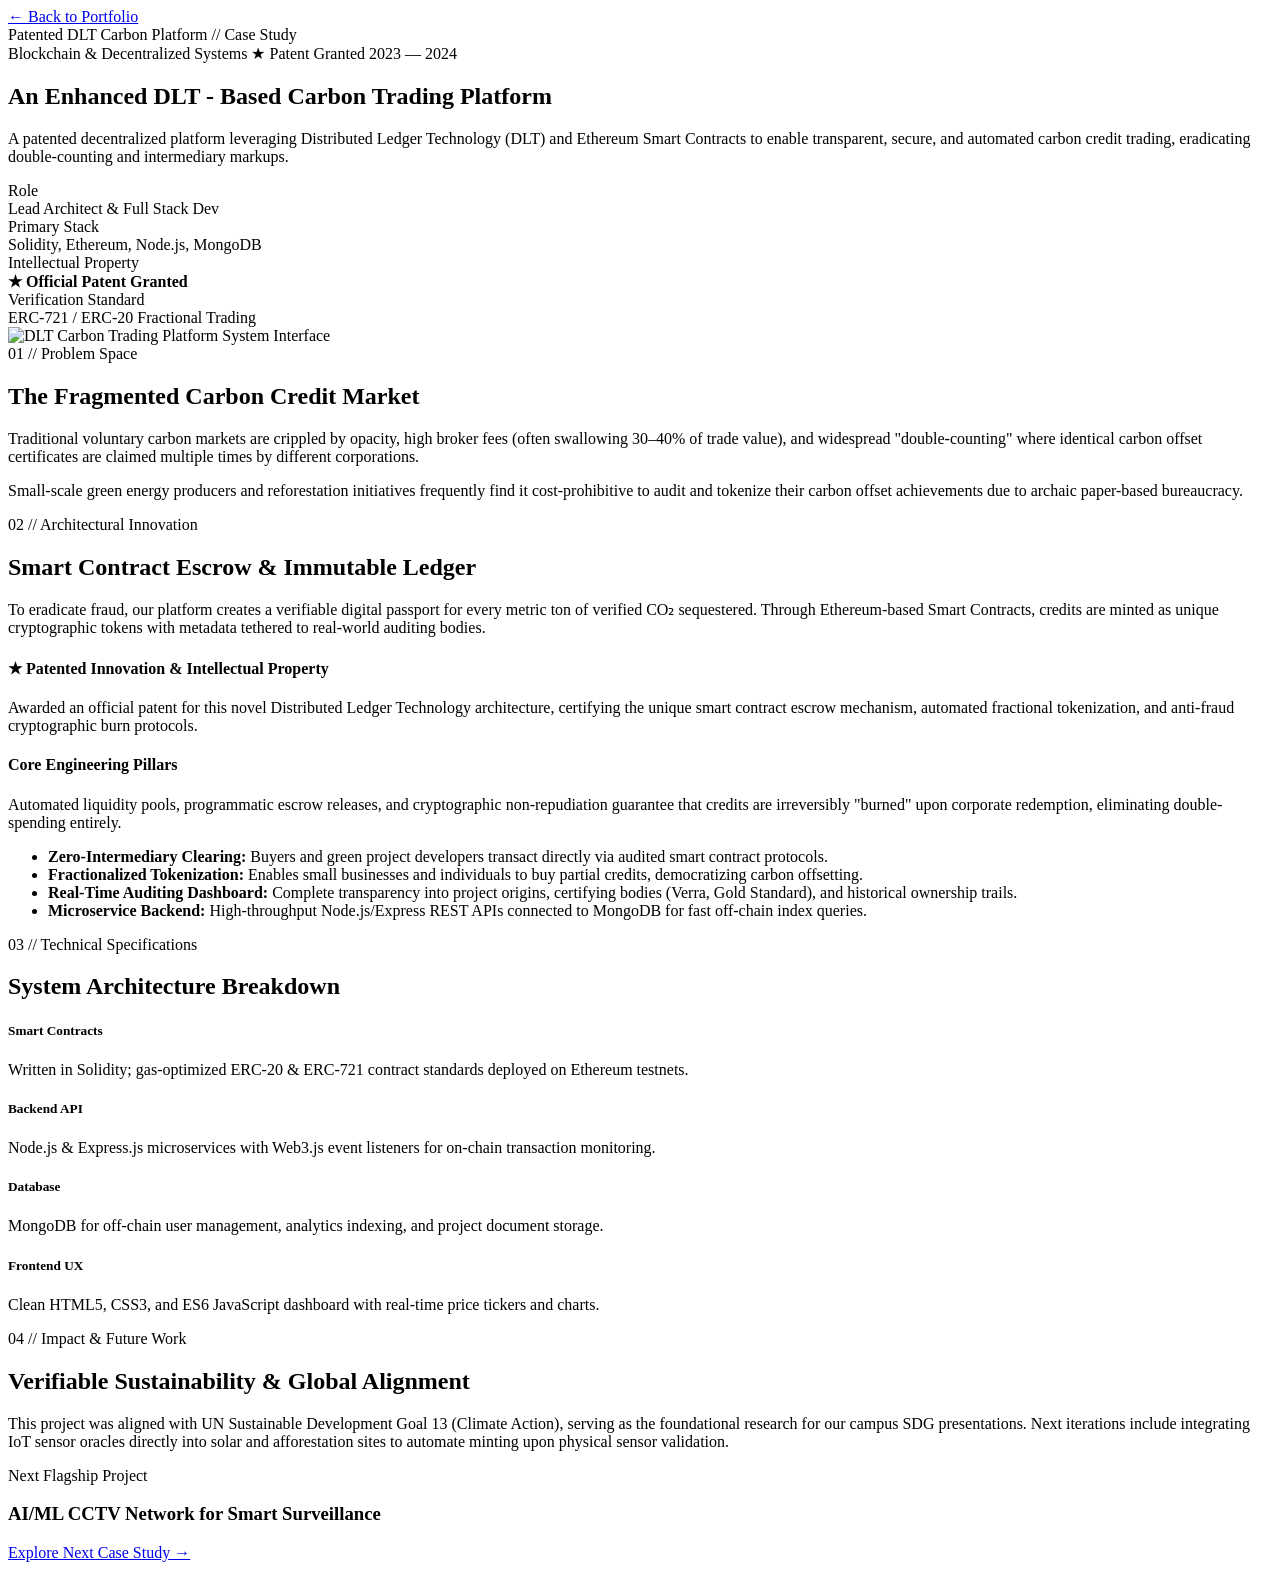
==== carbon-trading.html @ ace30c38 "Add files via upload" ====
<!DOCTYPE html>
<html lang="en">
<head>
  <meta charset="UTF-8">
  <meta name="viewport" content="width=device-width, initial-scale=1.0">
  <title>Patented DLT Carbon Trading Platform — Harshitha Suresh Case Study</title>
  <meta name="description" content="Patented Decentralized Carbon Credit Trading Platform built with Ethereum, Solidity, Node.js, and MongoDB by T S Harshitha.">
  <link rel="icon" type="image/svg+xml" href="../assets/favicon.svg">
  <link rel="stylesheet" href="../css/project.css">
</head>
<body>

  <!-- Case Study Nav -->
  <header class="case-study-nav">
    <a href="../index.html#projects" class="btn-back-portfolio">
      ← Back to Portfolio
    </a>
    <div class="case-study-nav-title">
      Patented DLT Carbon Platform // Case Study
    </div>
  </header>

  <!-- Hero Section -->
  <main>
    <section class="case-study-hero">
      <div class="case-badge-row">
        <span class="case-tag">Blockchain & Decentralized Systems</span>
        <span class="case-tag patent-tag">★ Patent Granted</span>
        <span class="case-year">2023 — 2024</span>
      </div>

      <h1 class="case-hero-title">
        An Enhanced DLT - Based <span>Carbon Trading</span> Platform
      </h1>

      <p class="case-hero-lead">
        A patented decentralized platform leveraging Distributed Ledger Technology (DLT) and Ethereum Smart Contracts to enable transparent, secure, and automated carbon credit trading, eradicating double-counting and intermediary markups.
      </p>

      <!-- Metadata Bar -->
      <div class="case-metadata-grid">
        <div>
          <div class="meta-field-label">Role</div>
          <div class="meta-field-val">Lead Architect & Full Stack Dev</div>
        </div>
        <div>
          <div class="meta-field-label">Primary Stack</div>
          <div class="meta-field-val">Solidity, Ethereum, Node.js, MongoDB</div>
        </div>
        <div>
          <div class="meta-field-label">Intellectual Property</div>
          <div class="meta-field-val" style="color: var(--color-burgundy); font-weight: 700;">★ Official Patent Granted</div>
        </div>
        <div>
          <div class="meta-field-label">Verification Standard</div>
          <div class="meta-field-val">ERC-721 / ERC-20 Fractional Trading</div>
        </div>
      </div>
    </section>

    <!-- Visual Showcase -->
    <div class="case-showcase-visual">
      <div class="visual-frame">
        <img src="../assets/images/carbon-trading.jpg" alt="DLT Carbon Trading Platform System Interface">
      </div>
    </div>

    <!-- Case Study Body -->
    <article class="case-content-body">
      <!-- Section 1 -->
      <div class="case-section-block">
        <div class="case-block-label">01 // Problem Space</div>
        <h2>The Fragmented Carbon Credit Market</h2>
        <p>
          Traditional voluntary carbon markets are crippled by opacity, high broker fees (often swallowing 30–40% of trade value), and widespread "double-counting" where identical carbon offset certificates are claimed multiple times by different corporations.
        </p>
        <p>
          Small-scale green energy producers and reforestation initiatives frequently find it cost-prohibitive to audit and tokenize their carbon offset achievements due to archaic paper-based bureaucracy.
        </p>
      </div>

      <!-- Section 2 -->
      <div class="case-section-block">
        <div class="case-block-label">02 // Architectural Innovation</div>
        <h2>Smart Contract Escrow & Immutable Ledger</h2>
        <p>
          To eradicate fraud, our platform creates a verifiable digital passport for every metric ton of verified CO₂ sequestered. Through Ethereum-based Smart Contracts, credits are minted as unique cryptographic tokens with metadata tethered to real-world auditing bodies.
        </p>

        <div class="case-highlight-box patent-highlight-box">
          <h4>★ Patented Innovation & Intellectual Property</h4>
          <p>
            Awarded an official patent for this novel Distributed Ledger Technology architecture, certifying the unique smart contract escrow mechanism, automated fractional tokenization, and anti-fraud cryptographic burn protocols.
          </p>
        </div>

        <div class="case-highlight-box">
          <h4>Core Engineering Pillars</h4>
          <p>
            Automated liquidity pools, programmatic escrow releases, and cryptographic non-repudiation guarantee that credits are irreversibly "burned" upon corporate redemption, eliminating double-spending entirely.
          </p>
        </div>

        <ul class="case-feature-list">
          <li><strong>Zero-Intermediary Clearing:</strong> Buyers and green project developers transact directly via audited smart contract protocols.</li>
          <li><strong>Fractionalized Tokenization:</strong> Enables small businesses and individuals to buy partial credits, democratizing carbon offsetting.</li>
          <li><strong>Real-Time Auditing Dashboard:</strong> Complete transparency into project origins, certifying bodies (Verra, Gold Standard), and historical ownership trails.</li>
          <li><strong>Microservice Backend:</strong> High-throughput Node.js/Express REST APIs connected to MongoDB for fast off-chain index queries.</li>
        </ul>
      </div>

      <!-- Section 3 -->
      <div class="case-section-block">
        <div class="case-block-label">03 // Technical Specifications</div>
        <h2>System Architecture Breakdown</h2>

        <div class="tech-spec-grid">
          <div class="tech-spec-card">
            <h5>Smart Contracts</h5>
            <p>Written in Solidity; gas-optimized ERC-20 & ERC-721 contract standards deployed on Ethereum testnets.</p>
          </div>
          <div class="tech-spec-card">
            <h5>Backend API</h5>
            <p>Node.js & Express.js microservices with Web3.js event listeners for on-chain transaction monitoring.</p>
          </div>
          <div class="tech-spec-card">
            <h5>Database</h5>
            <p>MongoDB for off-chain user management, analytics indexing, and project document storage.</p>
          </div>
          <div class="tech-spec-card">
            <h5>Frontend UX</h5>
            <p>Clean HTML5, CSS3, and ES6 JavaScript dashboard with real-time price tickers and charts.</p>
          </div>
        </div>
      </div>

      <!-- Section 4 -->
      <div class="case-section-block">
        <div class="case-block-label">04 // Impact & Future Work</div>
        <h2>Verifiable Sustainability & Global Alignment</h2>
        <p>
          This project was aligned with UN Sustainable Development Goal 13 (Climate Action), serving as the foundational research for our campus SDG presentations. Next iterations include integrating IoT sensor oracles directly into solar and afforestation sites to automate minting upon physical sensor validation.
        </p>
      </div>
    </article>
  </main>

  <!-- Next Case Study Footer -->
  <footer class="case-next-footer">
    <div class="next-label">Next Flagship Project</div>
    <h3>AI/ML CCTV Network for Smart Surveillance</h3>
    <a href="smart-surveillance.html" class="btn-case-next">
      Explore Next Case Study →
    </a>
  </footer>

</body>
</html>
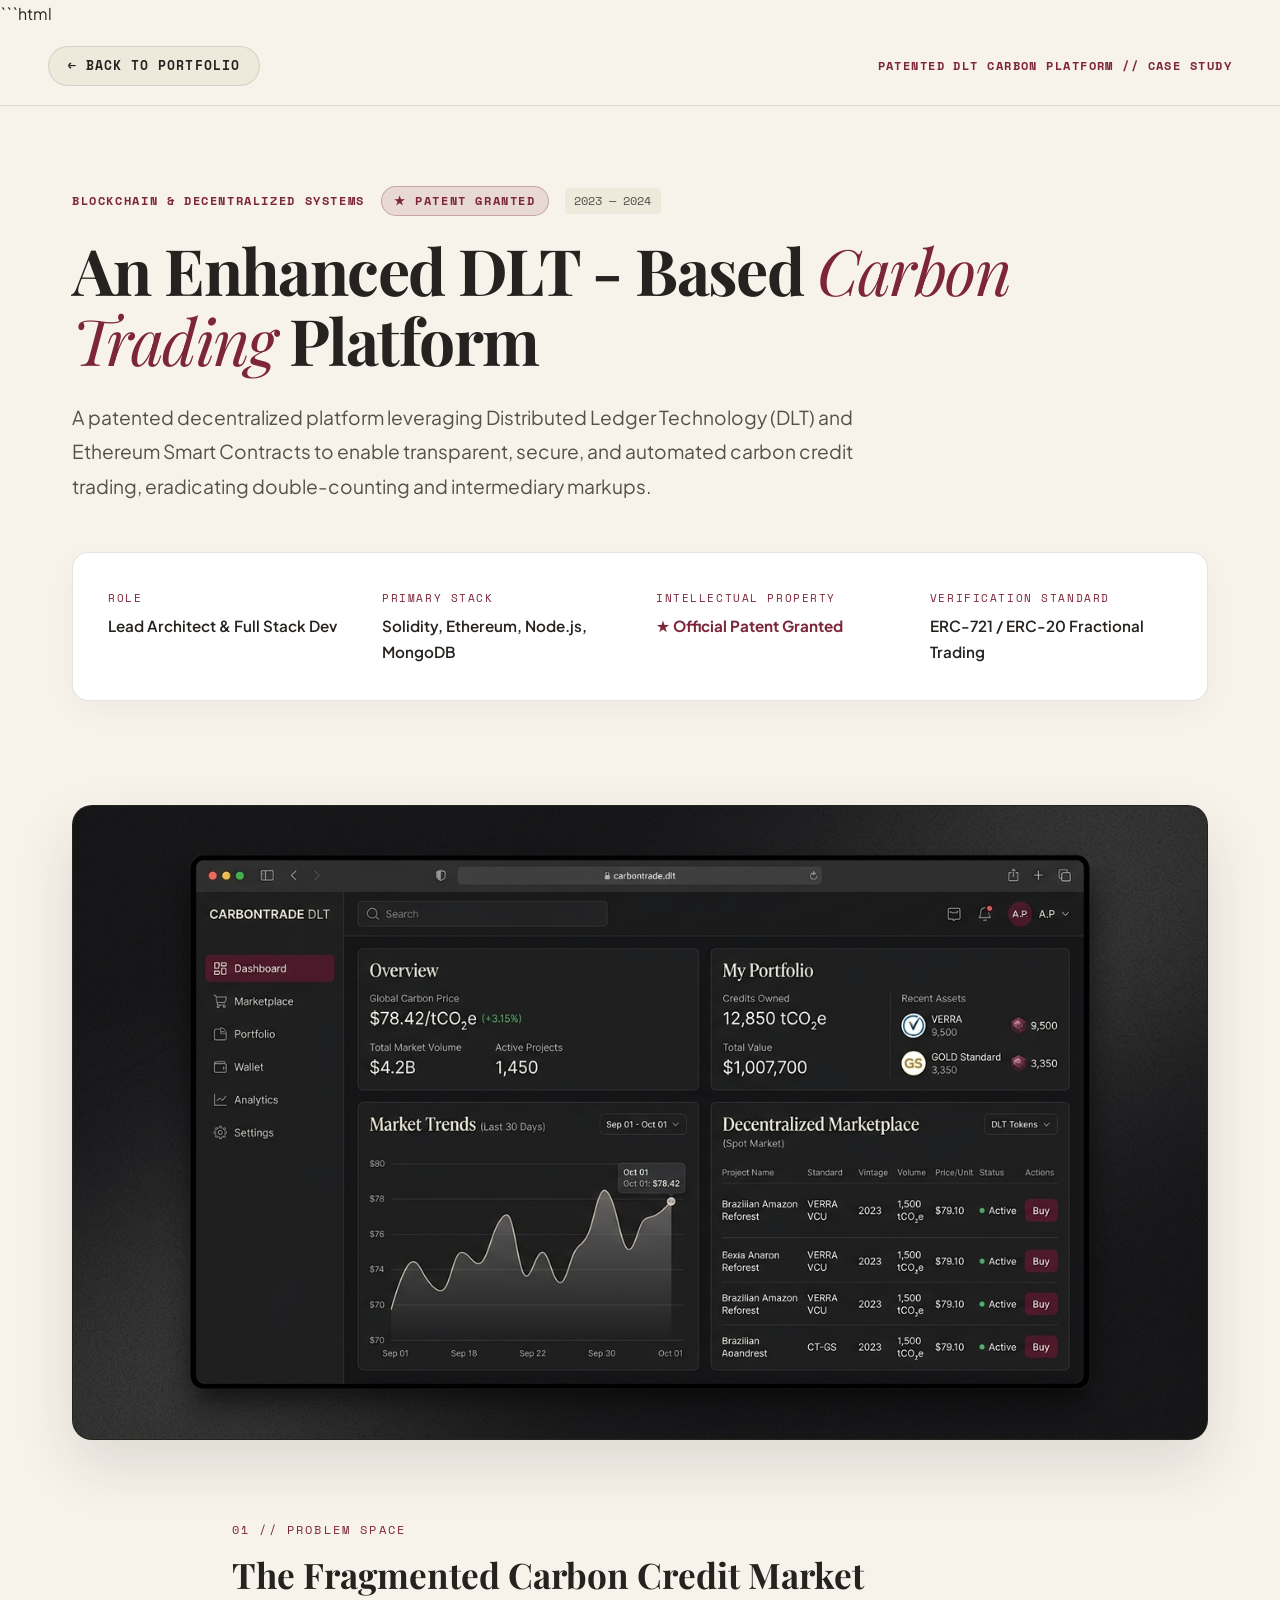
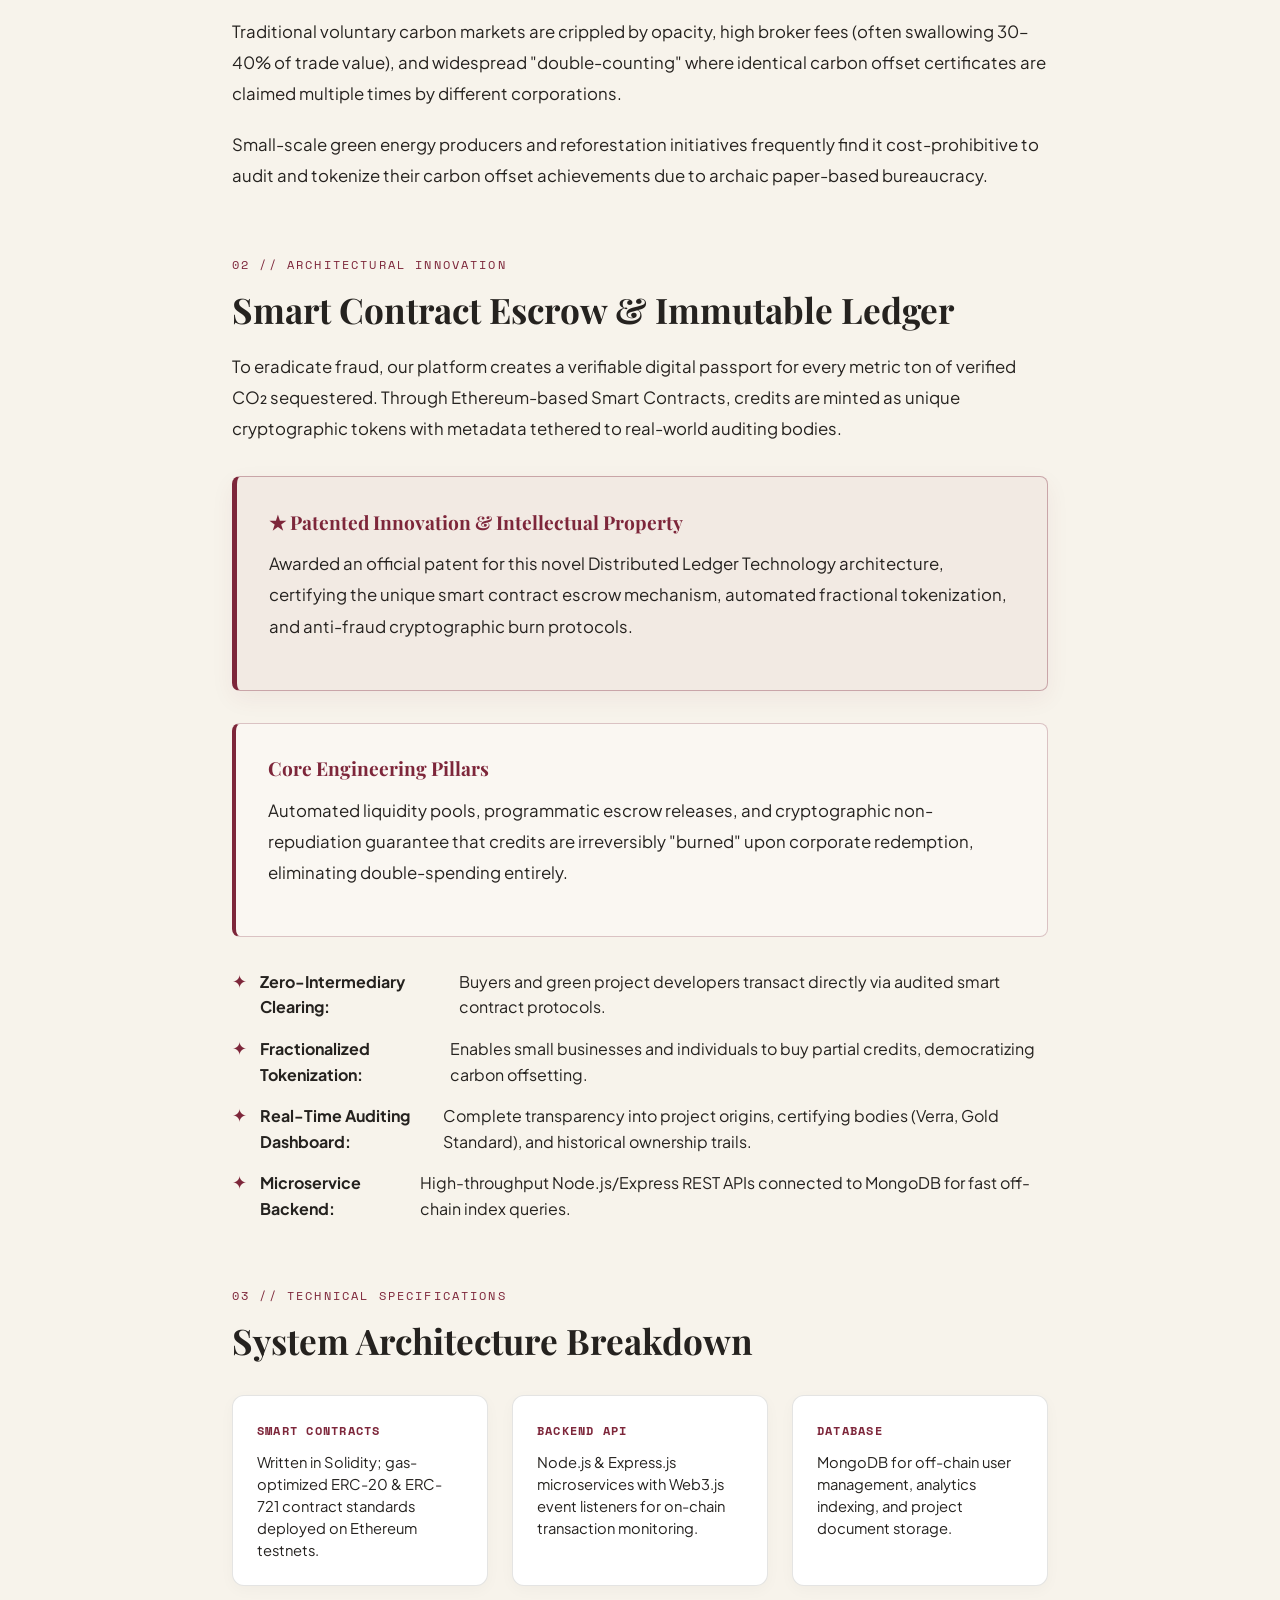
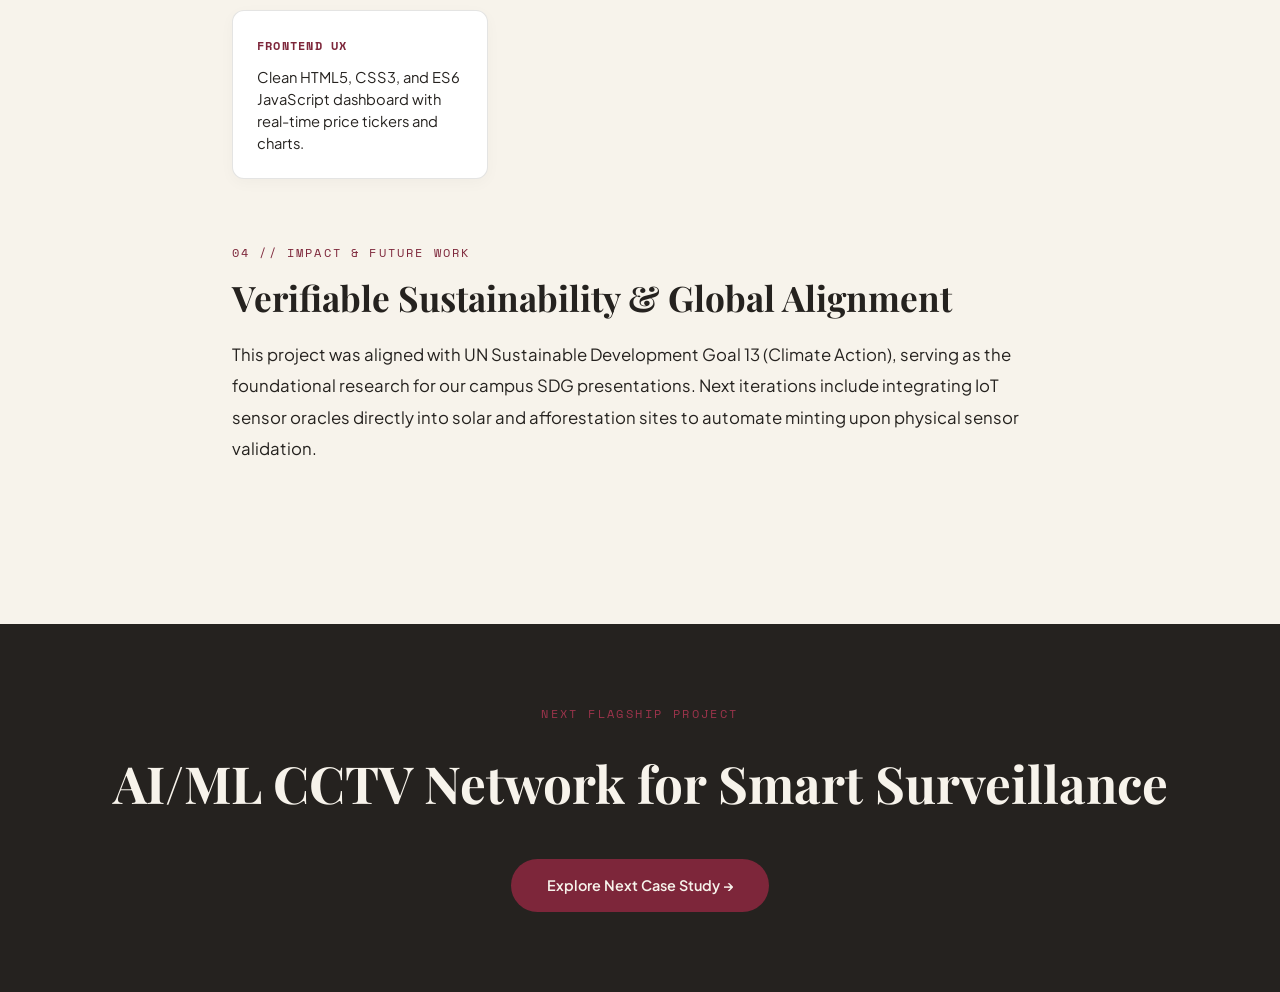
==== commit 4d016247: "Fix HTML paths and escape characters" ====
--- a/carbon-trading.html
+++ b/carbon-trading.html
@@ -1,3 +1,4 @@
+```html
 <!DOCTYPE html>
 <html lang="en">
 <head>
@@ -5,14 +6,16 @@
   <meta name="viewport" content="width=device-width, initial-scale=1.0">
   <title>Patented DLT Carbon Trading Platform — Harshitha Suresh Case Study</title>
   <meta name="description" content="Patented Decentralized Carbon Credit Trading Platform built with Ethereum, Solidity, Node.js, and MongoDB by T S Harshitha.">
-  <link rel="icon" type="image/svg+xml" href="../assets/favicon.svg">
-  <link rel="stylesheet" href="../css/project.css">
+
+  <!-- Correct paths: files are in the repository root -->
+  <link rel="icon" type="image/svg+xml" href="favicon.svg">
+  <link rel="stylesheet" href="project.css">
 </head>
 <body>
 
   <!-- Case Study Nav -->
   <header class="case-study-nav">
-    <a href="../index.html#projects" class="btn-back-portfolio">
+    <a href="index.html#projects" class="btn-back-portfolio">
       ← Back to Portfolio
     </a>
     <div class="case-study-nav-title">
@@ -24,7 +27,7 @@
   <main>
     <section class="case-study-hero">
       <div class="case-badge-row">
-        <span class="case-tag">Blockchain & Decentralized Systems</span>
+        <span class="case-tag">Blockchain &amp; Decentralized Systems</span>
         <span class="case-tag patent-tag">★ Patent Granted</span>
         <span class="case-year">2023 — 2024</span>
       </div>
@@ -41,7 +44,7 @@
       <div class="case-metadata-grid">
         <div>
           <div class="meta-field-label">Role</div>
-          <div class="meta-field-val">Lead Architect & Full Stack Dev</div>
+          <div class="meta-field-val">Lead Architect &amp; Full Stack Dev</div>
         </div>
         <div>
           <div class="meta-field-label">Primary Stack</div>
@@ -61,13 +64,12 @@
     <!-- Visual Showcase -->
     <div class="case-showcase-visual">
       <div class="visual-frame">
-        <img src="../assets/images/carbon-trading.jpg" alt="DLT Carbon Trading Platform System Interface">
+        <img src="carbon-trading.jpg" alt="DLT Carbon Trading Platform System Interface">
       </div>
     </div>
 
     <!-- Case Study Body -->
     <article class="case-content-body">
-      <!-- Section 1 -->
       <div class="case-section-block">
         <div class="case-block-label">01 // Problem Space</div>
         <h2>The Fragmented Carbon Credit Market</h2>
@@ -79,16 +81,15 @@
         </p>
       </div>
 
-      <!-- Section 2 -->
       <div class="case-section-block">
         <div class="case-block-label">02 // Architectural Innovation</div>
-        <h2>Smart Contract Escrow & Immutable Ledger</h2>
+        <h2>Smart Contract Escrow &amp; Immutable Ledger</h2>
         <p>
           To eradicate fraud, our platform creates a verifiable digital passport for every metric ton of verified CO₂ sequestered. Through Ethereum-based Smart Contracts, credits are minted as unique cryptographic tokens with metadata tethered to real-world auditing bodies.
         </p>
 
         <div class="case-highlight-box patent-highlight-box">
-          <h4>★ Patented Innovation & Intellectual Property</h4>
+          <h4>★ Patented Innovation &amp; Intellectual Property</h4>
           <p>
             Awarded an official patent for this novel Distributed Ledger Technology architecture, certifying the unique smart contract escrow mechanism, automated fractional tokenization, and anti-fraud cryptographic burn protocols.
           </p>
@@ -109,7 +110,6 @@
         </ul>
       </div>
 
-      <!-- Section 3 -->
       <div class="case-section-block">
         <div class="case-block-label">03 // Technical Specifications</div>
         <h2>System Architecture Breakdown</h2>
@@ -117,11 +117,11 @@
         <div class="tech-spec-grid">
           <div class="tech-spec-card">
             <h5>Smart Contracts</h5>
-            <p>Written in Solidity; gas-optimized ERC-20 & ERC-721 contract standards deployed on Ethereum testnets.</p>
+            <p>Written in Solidity; gas-optimized ERC-20 &amp; ERC-721 contract standards deployed on Ethereum testnets.</p>
           </div>
           <div class="tech-spec-card">
             <h5>Backend API</h5>
-            <p>Node.js & Express.js microservices with Web3.js event listeners for on-chain transaction monitoring.</p>
+            <p>Node.js &amp; Express.js microservices with Web3.js event listeners for on-chain transaction monitoring.</p>
           </div>
           <div class="tech-spec-card">
             <h5>Database</h5>
@@ -134,10 +134,9 @@
         </div>
       </div>
 
-      <!-- Section 4 -->
       <div class="case-section-block">
-        <div class="case-block-label">04 // Impact & Future Work</div>
-        <h2>Verifiable Sustainability & Global Alignment</h2>
+        <div class="case-block-label">04 // Impact &amp; Future Work</div>
+        <h2>Verifiable Sustainability &amp; Global Alignment</h2>
         <p>
           This project was aligned with UN Sustainable Development Goal 13 (Climate Action), serving as the foundational research for our campus SDG presentations. Next iterations include integrating IoT sensor oracles directly into solar and afforestation sites to automate minting upon physical sensor validation.
         </p>
@@ -156,3 +155,8 @@
 
 </body>
 </html>
+
+  </footer>
+
+</body>
+</html>
--- a/project.css
+++ b/project.css
@@ -0,0 +1,396 @@
+/* ==========================================================================
+   PROJECT CASE STUDY STYLESHEET — HARSHITHA SURESH
+   Palette: Ivory (#F7F3EB), Burgundy (#7D263A), Charcoal (#25221F)
+   ========================================================================== */
+
+@import url('https://fonts.googleapis.com/css2?family=Cinzel:wght@500;700;800&family=Playfair+Display:ital,wght@0,400;0,600;0,700;1,400;1,600&family=Plus+Jakarta+Sans:wght@300;400;500;600;700&family=Space+Mono:ital,wght@0,400;0,700;1,400&display=swap');
+
+:root {
+  --color-ivory: #F7F3EB;
+  --color-ivory-warm: #EFE9DC;
+  --color-ivory-surface: #FAF7F2;
+  --color-burgundy: #7D263A;
+  --color-burgundy-dark: #581625;
+  --color-burgundy-light: #9B344B;
+  --color-burgundy-soft: rgba(125, 38, 58, 0.08);
+  --color-burgundy-glow: rgba(125, 38, 58, 0.22);
+  --color-charcoal: #25221F;
+  --color-charcoal-muted: #56504B;
+  --color-charcoal-light: #8A827B;
+  --color-border: rgba(37, 34, 31, 0.12);
+  --color-border-burgundy: rgba(125, 38, 58, 0.25);
+
+  --font-serif: 'Playfair Display', Georgia, serif;
+  --font-display: 'Cinzel', serif;
+  --font-sans: 'Plus Jakarta Sans', -apple-system, BlinkMacSystemFont, sans-serif;
+  --font-mono: 'Space Mono', monospace;
+
+  --ease-out-expo: cubic-bezier(0.16, 1, 0.3, 1);
+}
+
+*, *::before, *::after {
+  box-sizing: border-box;
+  margin: 0;
+  padding: 0;
+}
+
+html {
+  scroll-behavior: smooth;
+  background-color: var(--color-ivory);
+  color: var(--color-charcoal);
+  font-family: var(--font-sans);
+}
+
+body {
+  background-color: var(--color-ivory);
+  color: var(--color-charcoal);
+  line-height: 1.7;
+  overflow-x: hidden;
+  min-height: 100vh;
+}
+
+::selection {
+  background: var(--color-burgundy);
+  color: var(--color-ivory);
+}
+
+a {
+  color: inherit;
+  text-decoration: none;
+}
+
+/* Nav Header */
+.case-study-nav {
+  position: sticky;
+  top: 0;
+  width: 100%;
+  padding: 1.2rem 3rem;
+  background: rgba(247, 243, 235, 0.9);
+  backdrop-filter: blur(12px);
+  -webkit-backdrop-filter: blur(12px);
+  border-bottom: 1px solid var(--color-border);
+  display: flex;
+  justify-content: space-between;
+  align-items: center;
+  z-index: 100;
+}
+
+.btn-back-portfolio {
+  display: inline-flex;
+  align-items: center;
+  gap: 0.6rem;
+  font-family: var(--font-mono);
+  font-size: 0.8rem;
+  font-weight: 700;
+  letter-spacing: 0.08em;
+  text-transform: uppercase;
+  color: var(--color-charcoal);
+  padding: 0.5rem 1.2rem;
+  background: var(--color-ivory-warm);
+  border: 1px solid var(--color-border);
+  border-radius: 9999px;
+  transition: all 0.25s ease;
+}
+
+.btn-back-portfolio:hover {
+  background: var(--color-burgundy);
+  color: var(--color-ivory);
+  border-color: var(--color-burgundy);
+  transform: translateX(-3px);
+}
+
+.case-study-nav-title {
+  font-family: var(--font-mono);
+  font-size: 0.75rem;
+  letter-spacing: 0.12em;
+  text-transform: uppercase;
+  color: var(--color-burgundy);
+  font-weight: 700;
+}
+
+/* Case Study Hero */
+.case-study-hero {
+  max-width: 1200px;
+  margin: 0 auto;
+  padding: 5rem 2rem 3rem 2rem;
+}
+
+.case-badge-row {
+  display: flex;
+  align-items: center;
+  gap: 1rem;
+  margin-bottom: 1.2rem;
+}
+
+.case-tag {
+  font-family: var(--font-mono);
+  font-size: 0.72rem;
+  font-weight: 700;
+  letter-spacing: 0.14em;
+  text-transform: uppercase;
+  color: var(--color-burgundy);
+}
+
+.case-tag.patent-tag {
+  background: rgba(125, 38, 58, 0.12);
+  border: 1px solid rgba(125, 38, 58, 0.3);
+  padding: 0.25rem 0.75rem;
+  border-radius: 999px;
+  display: inline-flex;
+  align-items: center;
+  gap: 0.4rem;
+}
+
+.case-year {
+  font-family: var(--font-mono);
+  font-size: 0.72rem;
+  padding: 0.2rem 0.6rem;
+  background: var(--color-ivory-warm);
+  border-radius: 4px;
+  color: var(--color-charcoal-muted);
+}
+
+.case-hero-title {
+  font-family: var(--font-serif);
+  font-size: clamp(2.6rem, 5vw, 4.5rem);
+  font-weight: 700;
+  line-height: 1.1;
+  letter-spacing: -0.025em;
+  color: var(--color-charcoal);
+  margin-bottom: 1.5rem;
+}
+
+.case-hero-title span {
+  font-style: italic;
+  font-weight: 400;
+  color: var(--color-burgundy);
+}
+
+.case-hero-lead {
+  font-size: 1.2rem;
+  color: var(--color-charcoal-muted);
+  max-width: 800px;
+  line-height: 1.8;
+  margin-bottom: 3rem;
+}
+
+/* Metadata Bar */
+.case-metadata-grid {
+  display: grid;
+  grid-template-columns: repeat(auto-fit, minmax(200px, 1fr));
+  gap: 2rem;
+  padding: 2.2rem;
+  background: #ffffff;
+  border: 1px solid var(--color-border);
+  border-radius: 16px;
+  box-shadow: 0 10px 30px rgba(37, 34, 31, 0.04);
+  margin-bottom: 3.5rem;
+}
+
+.meta-field-label {
+  font-family: var(--font-mono);
+  font-size: 0.7rem;
+  letter-spacing: 0.14em;
+  text-transform: uppercase;
+  color: var(--color-burgundy);
+  margin-bottom: 0.4rem;
+}
+
+.meta-field-val {
+  font-family: var(--font-sans);
+  font-size: 0.95rem;
+  font-weight: 600;
+  color: var(--color-charcoal);
+}
+
+/* Image Showcase */
+.case-showcase-visual {
+  max-width: 1200px;
+  margin: 0 auto 5rem auto;
+  padding: 0 2rem;
+}
+
+.visual-frame {
+  border-radius: 20px;
+  overflow: hidden;
+  border: 1px solid var(--color-border);
+  box-shadow: 0 25px 60px rgba(37, 34, 31, 0.12);
+  background: var(--color-charcoal);
+}
+
+.visual-frame img {
+  width: 100%;
+  height: auto;
+  display: block;
+}
+
+/* Body Content */
+.case-content-body {
+  max-width: 880px;
+  margin: 0 auto;
+  padding: 0 2rem 6rem 2rem;
+}
+
+.case-section-block {
+  margin-bottom: 4rem;
+}
+
+.case-block-label {
+  font-family: var(--font-mono);
+  font-size: 0.75rem;
+  letter-spacing: 0.18em;
+  text-transform: uppercase;
+  color: var(--color-burgundy);
+  margin-bottom: 0.8rem;
+}
+
+.case-section-block h2 {
+  font-family: var(--font-serif);
+  font-size: 2.2rem;
+  font-weight: 700;
+  color: var(--color-charcoal);
+  margin-bottom: 1.2rem;
+  line-height: 1.25;
+}
+
+.case-section-block p {
+  font-size: 1.05rem;
+  line-height: 1.85;
+  color: var(--color-charcoal);
+  margin-bottom: 1.2rem;
+}
+
+.case-highlight-box {
+  background: var(--color-ivory-surface);
+  border: 1px solid var(--color-border-burgundy);
+  border-left: 4px solid var(--color-burgundy);
+  border-radius: 8px;
+  padding: 1.8rem 2rem;
+  margin: 2rem 0;
+}
+
+.case-highlight-box.patent-highlight-box {
+  background: rgba(125, 38, 58, 0.04);
+  border: 1px solid rgba(125, 38, 58, 0.35);
+  border-left: 5px solid var(--color-burgundy);
+  box-shadow: 0 8px 24px rgba(125, 38, 58, 0.06);
+}
+
+.case-highlight-box h4 {
+  font-family: var(--font-serif);
+  font-size: 1.2rem;
+  color: var(--color-burgundy);
+  margin-bottom: 0.6rem;
+}
+
+.case-feature-list {
+  list-style: none;
+  display: flex;
+  flex-direction: column;
+  gap: 1rem;
+  margin: 1.5rem 0;
+}
+
+.case-feature-list li {
+  display: flex;
+  align-items: flex-start;
+  gap: 0.8rem;
+  font-size: 1rem;
+  line-height: 1.6;
+}
+
+.case-feature-list li::before {
+  content: '✦';
+  color: var(--color-burgundy);
+  font-size: 1.1rem;
+  line-height: 1.4;
+}
+
+/* Tech Grid */
+.tech-spec-grid {
+  display: grid;
+  grid-template-columns: repeat(auto-fit, minmax(240px, 1fr));
+  gap: 1.5rem;
+  margin: 2rem 0;
+}
+
+.tech-spec-card {
+  background: #ffffff;
+  border: 1px solid var(--color-border);
+  border-radius: 12px;
+  padding: 1.5rem;
+  box-shadow: 0 4px 15px rgba(37, 34, 31, 0.03);
+}
+
+.tech-spec-card h5 {
+  font-family: var(--font-mono);
+  font-size: 0.78rem;
+  letter-spacing: 0.1em;
+  text-transform: uppercase;
+  color: var(--color-burgundy);
+  margin-bottom: 0.6rem;
+}
+
+.tech-spec-card p {
+  font-size: 0.92rem;
+  line-height: 1.5;
+  margin-bottom: 0;
+}
+
+/* Case Next Footer */
+.case-next-footer {
+  background: var(--color-charcoal);
+  color: var(--color-ivory);
+  padding: 5rem 2rem;
+  text-align: center;
+}
+
+.case-next-footer .next-label {
+  font-family: var(--font-mono);
+  font-size: 0.75rem;
+  letter-spacing: 0.2em;
+  text-transform: uppercase;
+  color: var(--color-burgundy-light);
+  margin-bottom: 1rem;
+}
+
+.case-next-footer h3 {
+  font-family: var(--font-serif);
+  font-size: clamp(2rem, 4vw, 3.2rem);
+  color: var(--color-ivory);
+  margin-bottom: 2rem;
+}
+
+.btn-case-next {
+  display: inline-flex;
+  align-items: center;
+  gap: 0.8rem;
+  padding: 0.9rem 2.2rem;
+  background: var(--color-burgundy);
+  color: var(--color-ivory);
+  font-family: var(--font-sans);
+  font-size: 0.9rem;
+  font-weight: 600;
+  border-radius: 9999px;
+  transition: all 0.3s var(--ease-out-expo);
+}
+
+.btn-case-next:hover {
+  background: var(--color-burgundy-light);
+  transform: translateY(-3px);
+  box-shadow: 0 10px 25px var(--color-burgundy-glow);
+}
+
+@media (max-width: 768px) {
+  .case-study-nav {
+    padding: 1rem 1.5rem;
+  }
+  .case-hero-title {
+    font-size: 2.2rem;
+  }
+  .case-metadata-grid {
+    grid-template-columns: 1fr 1fr;
+    gap: 1.2rem;
+    padding: 1.5rem;
+  }
+}
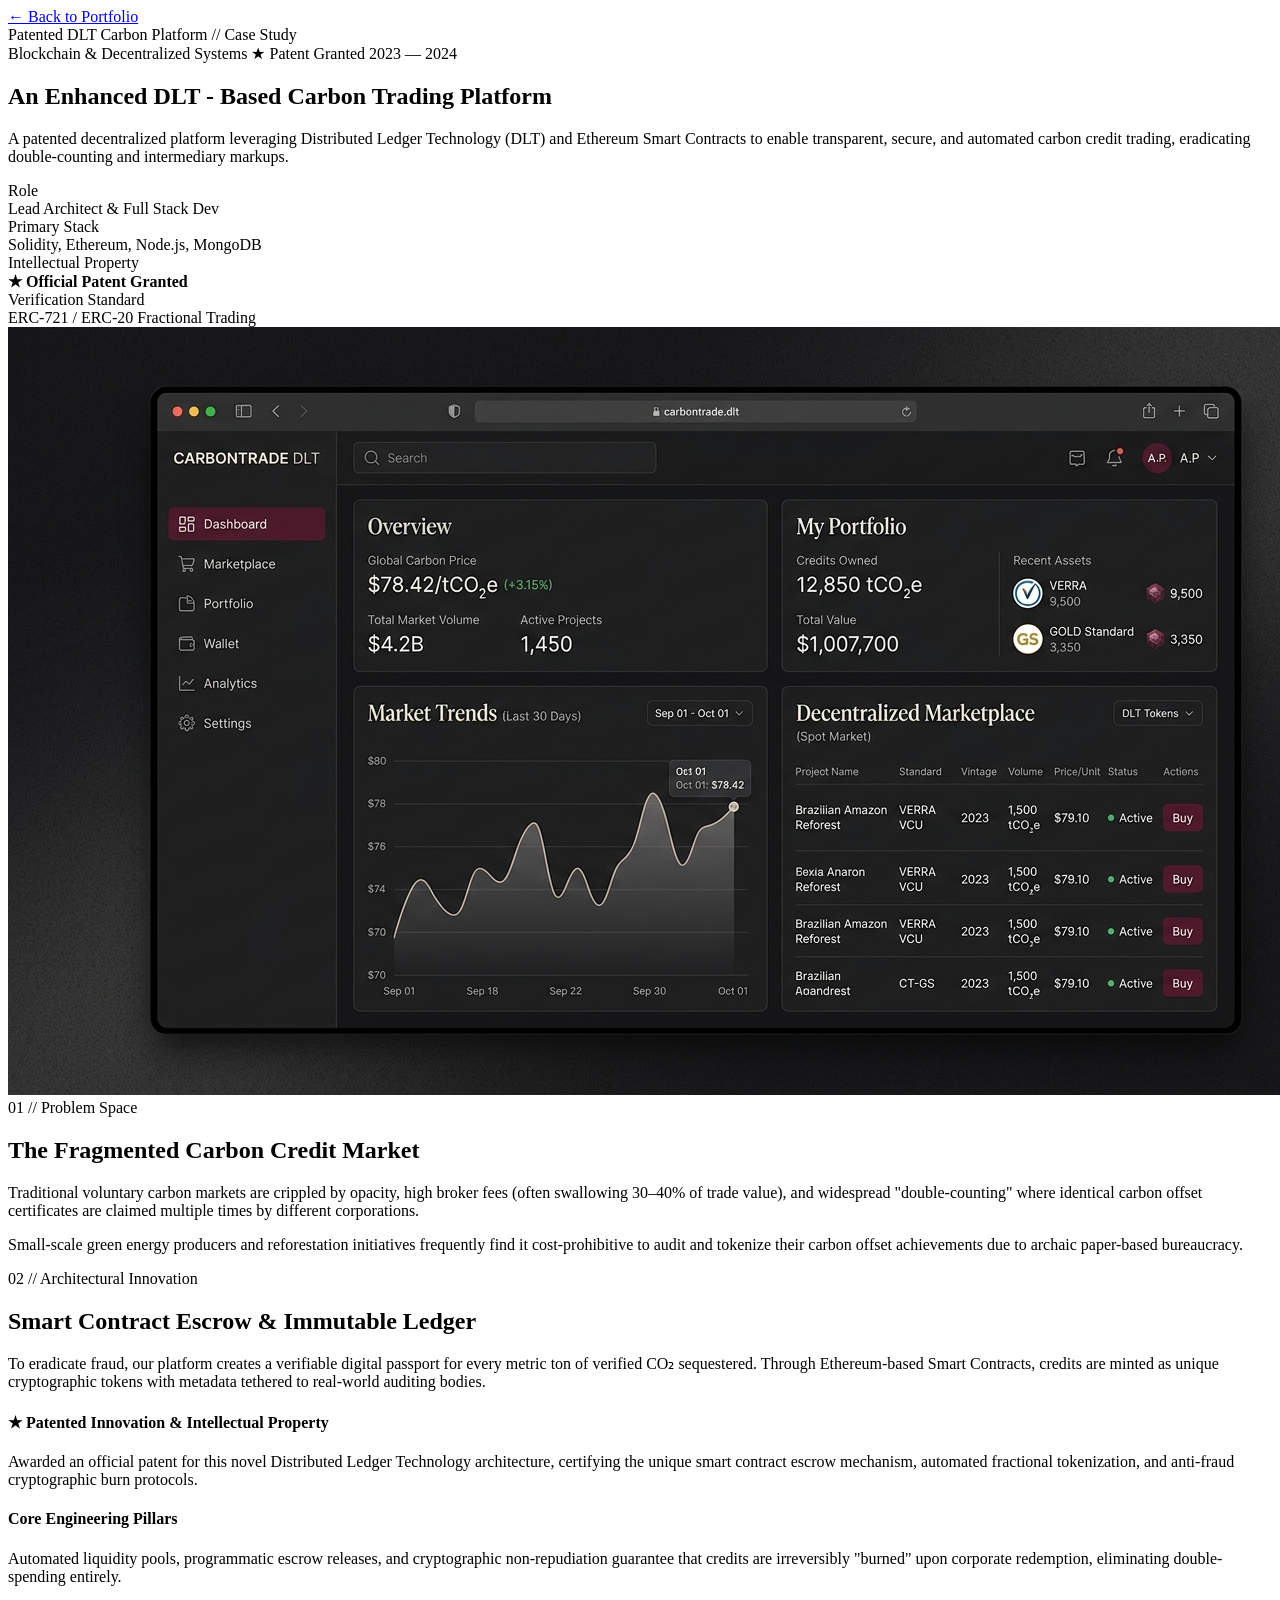
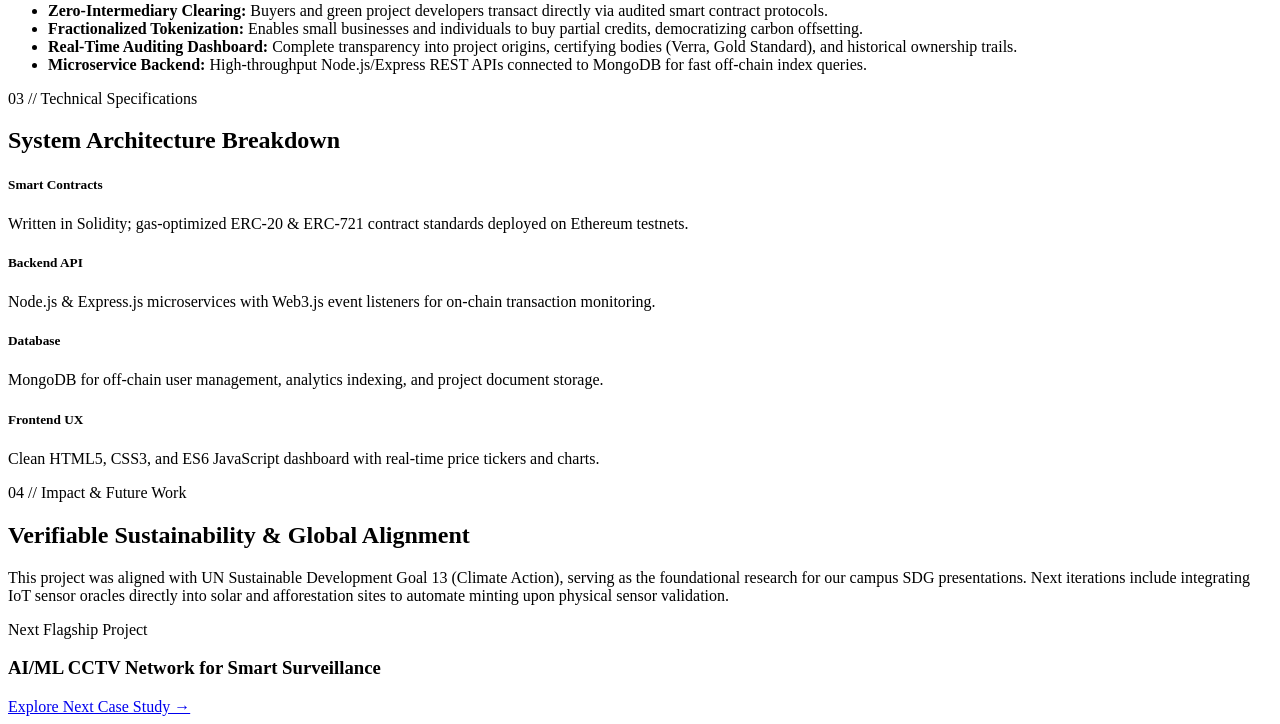
==== commit 5a7bb9d8: "Update carbon-trading.html" ====
--- a/carbon-trading.html
+++ b/carbon-trading.html
@@ -1,4 +1,3 @@
-```html
 <!DOCTYPE html>
 <html lang="en">
 <head>
@@ -6,16 +5,14 @@
   <meta name="viewport" content="width=device-width, initial-scale=1.0">
   <title>Patented DLT Carbon Trading Platform — Harshitha Suresh Case Study</title>
   <meta name="description" content="Patented Decentralized Carbon Credit Trading Platform built with Ethereum, Solidity, Node.js, and MongoDB by T S Harshitha.">
-
-  <!-- Correct paths: files are in the repository root -->
-  <link rel="icon" type="image/svg+xml" href="favicon.svg">
-  <link rel="stylesheet" href="project.css">
+  <link rel="icon" type="image/svg+xml" href="../assets/favicon.svg">
+  <link rel="stylesheet" href="../css/project.css">
 </head>
 <body>
 
   <!-- Case Study Nav -->
   <header class="case-study-nav">
-    <a href="index.html#projects" class="btn-back-portfolio">
+    <a href="../index.html#projects" class="btn-back-portfolio">
       ← Back to Portfolio
     </a>
     <div class="case-study-nav-title">
@@ -27,7 +24,7 @@
   <main>
     <section class="case-study-hero">
       <div class="case-badge-row">
-        <span class="case-tag">Blockchain &amp; Decentralized Systems</span>
+        <span class="case-tag">Blockchain & Decentralized Systems</span>
         <span class="case-tag patent-tag">★ Patent Granted</span>
         <span class="case-year">2023 — 2024</span>
       </div>
@@ -44,7 +41,7 @@
       <div class="case-metadata-grid">
         <div>
           <div class="meta-field-label">Role</div>
-          <div class="meta-field-val">Lead Architect &amp; Full Stack Dev</div>
+          <div class="meta-field-val">Lead Architect & Full Stack Dev</div>
         </div>
         <div>
           <div class="meta-field-label">Primary Stack</div>
@@ -70,6 +67,7 @@
 
     <!-- Case Study Body -->
     <article class="case-content-body">
+      <!-- Section 1 -->
       <div class="case-section-block">
         <div class="case-block-label">01 // Problem Space</div>
         <h2>The Fragmented Carbon Credit Market</h2>
@@ -81,15 +79,16 @@
         </p>
       </div>
 
+      <!-- Section 2 -->
       <div class="case-section-block">
         <div class="case-block-label">02 // Architectural Innovation</div>
-        <h2>Smart Contract Escrow &amp; Immutable Ledger</h2>
+        <h2>Smart Contract Escrow & Immutable Ledger</h2>
         <p>
           To eradicate fraud, our platform creates a verifiable digital passport for every metric ton of verified CO₂ sequestered. Through Ethereum-based Smart Contracts, credits are minted as unique cryptographic tokens with metadata tethered to real-world auditing bodies.
         </p>
 
         <div class="case-highlight-box patent-highlight-box">
-          <h4>★ Patented Innovation &amp; Intellectual Property</h4>
+          <h4>★ Patented Innovation & Intellectual Property</h4>
           <p>
             Awarded an official patent for this novel Distributed Ledger Technology architecture, certifying the unique smart contract escrow mechanism, automated fractional tokenization, and anti-fraud cryptographic burn protocols.
           </p>
@@ -110,6 +109,7 @@
         </ul>
       </div>
 
+      <!-- Section 3 -->
       <div class="case-section-block">
         <div class="case-block-label">03 // Technical Specifications</div>
         <h2>System Architecture Breakdown</h2>
@@ -117,11 +117,11 @@
         <div class="tech-spec-grid">
           <div class="tech-spec-card">
             <h5>Smart Contracts</h5>
-            <p>Written in Solidity; gas-optimized ERC-20 &amp; ERC-721 contract standards deployed on Ethereum testnets.</p>
+            <p>Written in Solidity; gas-optimized ERC-20 & ERC-721 contract standards deployed on Ethereum testnets.</p>
           </div>
           <div class="tech-spec-card">
             <h5>Backend API</h5>
-            <p>Node.js &amp; Express.js microservices with Web3.js event listeners for on-chain transaction monitoring.</p>
+            <p>Node.js & Express.js microservices with Web3.js event listeners for on-chain transaction monitoring.</p>
           </div>
           <div class="tech-spec-card">
             <h5>Database</h5>
@@ -134,9 +134,10 @@
         </div>
       </div>
 
+      <!-- Section 4 -->
       <div class="case-section-block">
-        <div class="case-block-label">04 // Impact &amp; Future Work</div>
-        <h2>Verifiable Sustainability &amp; Global Alignment</h2>
+        <div class="case-block-label">04 // Impact & Future Work</div>
+        <h2>Verifiable Sustainability & Global Alignment</h2>
         <p>
           This project was aligned with UN Sustainable Development Goal 13 (Climate Action), serving as the foundational research for our campus SDG presentations. Next iterations include integrating IoT sensor oracles directly into solar and afforestation sites to automate minting upon physical sensor validation.
         </p>
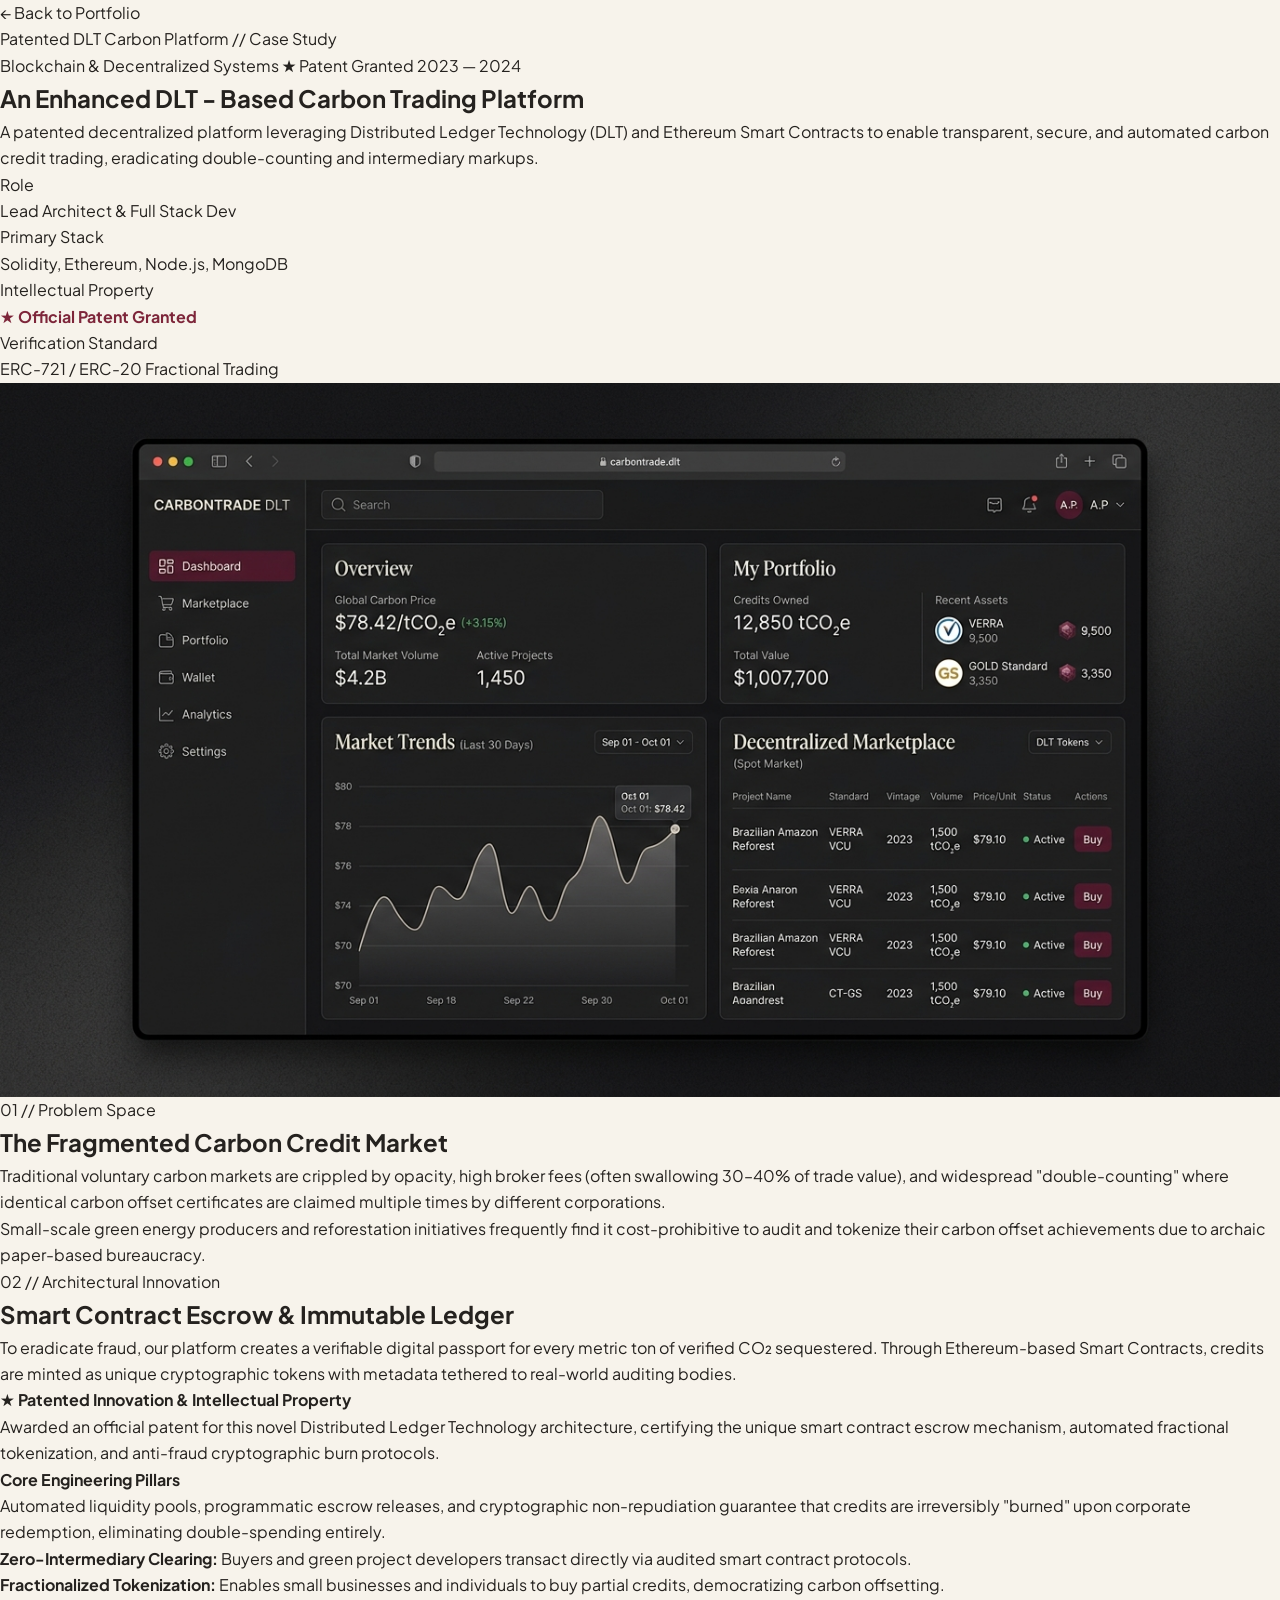
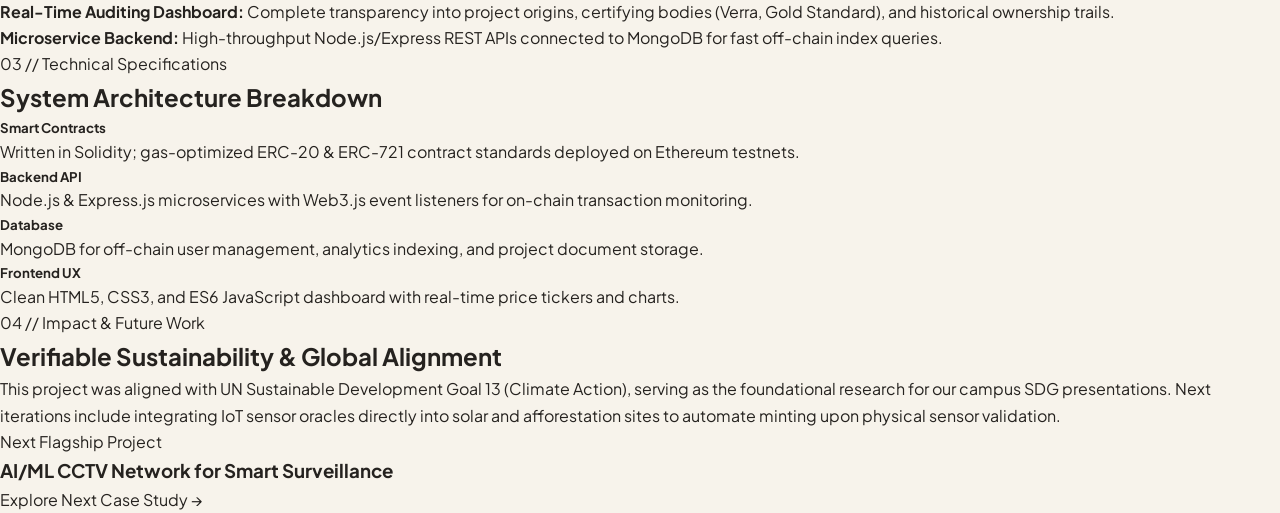
==== commit 79e1350a: "Update carbon-trading.html" ====
--- a/carbon-trading.html
+++ b/carbon-trading.html
@@ -6,7 +6,7 @@
   <title>Patented DLT Carbon Trading Platform — Harshitha Suresh Case Study</title>
   <meta name="description" content="Patented Decentralized Carbon Credit Trading Platform built with Ethereum, Solidity, Node.js, and MongoDB by T S Harshitha.">
   <link rel="icon" type="image/svg+xml" href="../assets/favicon.svg">
-  <link rel="stylesheet" href="../css/project.css">
+  <link rel="stylesheet" href="style.css">
 </head>
 <body>
 
--- a/style.css
+++ b/style.css
@@ -0,0 +1,3172 @@
+/* ==========================================================================
+   HARSHITHA SURESH — BESPOKE CREATIVE DEVELOPER & DESIGNER PORTFOLIO
+   Strict Classic Palette:
+   - Ivory:    #F7F3EB (Warm, continuous editorial canvas)
+   - Burgundy: #7D263A (Regal, deep luxury accent)
+   - Charcoal: #25221F (Warm espresso anchor typography)
+   Aesthetic Influences:
+   - Tim Quirino (Minimalist atmospheric hero, particle space, precision cursor)
+   - Meet Vora (Preloader, tactile orbit wheel, playful magnetic contact)
+   - Zhenya Rynzhuk (Color collision tab/page transitions)
+   - Thibaut Crépelle (Tactile mechanical keyboard console)
+   ========================================================================== */
+
+@import url('https://fonts.googleapis.com/css2?family=Cinzel:wght@500;600;700;800&family=Playfair+Display:ital,wght@0,400;0,600;0,700;1,400;1,600&family=Plus+Jakarta+Sans:wght@300;400;500;600;700&family=Space+Mono:ital,wght@0,400;0,700;1,400&display=swap');
+
+:root {
+  /* Strict User Palette */
+  --color-ivory: #F7F3EB;
+  --color-burgundy: #7D263A;
+  --color-charcoal: #25221F;
+
+  /* Harmonious Tonal Extensions (Warm & Organic) */
+  --color-ivory-surface: #F2ECE1;
+  --color-ivory-card: #FAF8F4;
+  --color-ivory-warm: #EBE4D6;
+  --color-ivory-border: #E0D7C5;
+  --color-burgundy-dark: #581625;
+  --color-burgundy-light: #962E45;
+  --color-burgundy-soft: rgba(125, 38, 58, 0.08);
+  --color-burgundy-glow: rgba(125, 38, 58, 0.18);
+  --color-charcoal-muted: #56504B;
+  --color-charcoal-light: #827A73;
+  --color-charcoal-soft: rgba(37, 34, 31, 0.04);
+  --color-border: rgba(37, 34, 31, 0.09);
+  --color-border-burgundy: rgba(125, 38, 58, 0.22);
+
+  /* Typography */
+  --font-serif: 'Playfair Display', Georgia, serif;
+  --font-display: 'Cinzel', serif;
+  --font-sans: 'Plus Jakarta Sans', -apple-system, BlinkMacSystemFont, sans-serif;
+  --font-mono: 'Space Mono', monospace;
+
+  /* Layout & Transitions */
+  --container-max: 1360px;
+  --ease-out-expo: cubic-bezier(0.16, 1, 0.3, 1);
+  --radius-sm: 6px;
+  --radius-md: 14px;
+  --radius-lg: 24px;
+  --radius-full: 9999px;
+}
+
+/* ==========================================================================
+   Base & Reset
+   ========================================================================== */
+*, *::before, *::after {
+  box-sizing: border-box;
+  margin: 0;
+  padding: 0;
+}
+
+html {
+  scroll-behavior: smooth;
+  font-size: 16px;
+  background-color: var(--color-ivory);
+  color: var(--color-charcoal);
+  -webkit-font-smoothing: antialiased;
+  -moz-osx-font-smoothing: grayscale;
+}
+
+body {
+  font-family: var(--font-sans);
+  background-color: var(--color-ivory);
+  color: var(--color-charcoal);
+  line-height: 1.65;
+  overflow-x: hidden;
+  position: relative;
+  min-height: 100vh;
+}
+
+::selection {
+  background: var(--color-burgundy);
+  color: var(--color-ivory);
+}
+
+a {
+  color: inherit;
+  text-decoration: none;
+}
+
+button {
+  font-family: inherit;
+  border: none;
+  background: none;
+  cursor: pointer;
+}
+
+img {
+  max-width: 100%;
+  height: auto;
+  display: block;
+}
+
+/* ==========================================================================
+   Custom Cursors (Tim Quirino on Hero, Meet Vora on All Other Sections)
+   ========================================================================== */
+@media (hover: hover) and (pointer: fine) {
+  body {
+    cursor: none;
+  }
+  a, button, input, textarea, [data-magnetic] {
+    cursor: none;
+  }
+}
+
+.cursor-dot {
+  position: fixed;
+  top: 0;
+  left: 0;
+  width: 7px;
+  height: 7px;
+  background-color: var(--color-burgundy);
+  border-radius: 50%;
+  pointer-events: none;
+  z-index: 9999;
+  transform: translate(-50%, -50%);
+  transition: transform 0.06s ease-out, opacity 0.2s ease, width 0.3s ease, height 0.3s ease;
+}
+
+.cursor-follower {
+  position: fixed;
+  top: 0;
+  left: 0;
+  width: 34px;
+  height: 34px;
+  border: 1.5px solid var(--color-burgundy);
+  border-radius: 50%;
+  pointer-events: none;
+  z-index: 9998;
+  transform: translate(-50%, -50%);
+  display: flex;
+  align-items: center;
+  justify-content: center;
+  transition: transform 0.16s var(--ease-out-expo), width 0.35s var(--ease-out-expo), height 0.35s var(--ease-out-expo), background-color 0.3s ease, border-color 0.3s ease;
+}
+
+.cursor-text {
+  font-family: var(--font-mono);
+  font-size: 9px;
+  font-weight: 700;
+  letter-spacing: 0.12em;
+  text-transform: uppercase;
+  color: var(--color-ivory);
+  opacity: 0;
+  transform: scale(0.6);
+  transition: opacity 0.2s ease, transform 0.2s ease;
+  pointer-events: none;
+}
+
+.cursor-follower.cursor-meetvora {
+  width: 68px;
+  height: 68px;
+  background-color: var(--color-burgundy);
+  border-color: var(--color-burgundy);
+  box-shadow: 0 8px 24px var(--color-burgundy-glow);
+}
+
+.cursor-follower.cursor-meetvora .cursor-text {
+  opacity: 1;
+  transform: scale(1);
+}
+
+.cursor-follower.cursor-meetvora-charcoal {
+  background-color: var(--color-charcoal);
+  border-color: var(--color-charcoal);
+}
+
+/* ==========================================================================
+   Meet Vora Preloader (0-100% + Kinetic Typography in Warm Ivory)
+   ========================================================================== */
+#preloader {
+  position: fixed;
+  inset: 0;
+  z-index: 10000;
+  background-color: var(--color-ivory);
+  color: var(--color-charcoal);
+  display: flex;
+  flex-direction: column;
+  justify-content: space-between;
+  padding: 3rem 4rem;
+  overflow: hidden;
+}
+
+.preloader-header {
+  display: flex;
+  justify-content: space-between;
+  align-items: center;
+  font-family: var(--font-mono);
+  font-size: 0.82rem;
+  letter-spacing: 0.12em;
+  color: var(--color-ivory);
+  opacity: 0.85;
+}
+
+.preloader-center {
+  display: flex;
+  flex-direction: column;
+  align-items: center;
+  justify-content: center;
+  text-align: center;
+}
+
+.preloader-kinetic-text {
+  font-family: var(--font-serif);
+  font-size: clamp(2.2rem, 5.5vw, 4.8rem);
+  font-weight: 600;
+  line-height: 1.2;
+  letter-spacing: -0.02em;
+  color: var(--color-charcoal);
+  margin-bottom: 2rem;
+}
+
+.preloader-kinetic-text span {
+  display: inline-block;
+  color: var(--color-burgundy);
+  font-style: italic;
+}
+
+.preloader-track {
+  width: min(380px, 80vw);
+  height: 3px;
+  background-color: rgba(37, 34, 31, 0.1);
+  position: relative;
+  overflow: hidden;
+  border-radius: var(--radius-full);
+}
+
+.preloader-bar {
+  position: absolute;
+  top: 0;
+  left: 0;
+  height: 100%;
+  width: 0%;
+  background-color: var(--color-burgundy);
+  border-radius: var(--radius-full);
+  transition: width 0.1s linear;
+}
+
+.preloader-footer {
+  display: flex;
+  justify-content: space-between;
+  align-items: flex-end;
+}
+
+.preloader-counter {
+  font-family: var(--font-mono);
+  font-size: clamp(3rem, 10vw, 7.5rem);
+  font-weight: 700;
+  line-height: 0.9;
+  color: var(--color-charcoal);
+  letter-spacing: -0.03em;
+}
+
+.preloader-counter span {
+  font-size: 0.4em;
+  color: var(--color-burgundy);
+  margin-left: 0.2rem;
+}
+
+.preloader-motto {
+  font-family: var(--font-mono);
+  font-size: 0.78rem;
+  letter-spacing: 0.15em;
+  text-transform: uppercase;
+  color: var(--color-charcoal-muted);
+  opacity: 0.8;
+}
+
+/* ==========================================================================
+   Zhenya Rynzhuk Color Collision Transition Overlay (Pure Color Shapes)
+   ========================================================================== */
+#collision-overlay {
+  position: fixed;
+  inset: 0;
+  z-index: 9990;
+  pointer-events: none;
+  display: none;
+  align-items: center;
+  justify-content: center;
+  background: transparent;
+  overflow: hidden;
+}
+
+.collision-veil {
+  position: absolute;
+  inset: 0;
+  background: linear-gradient(135deg, var(--color-burgundy) 0%, var(--color-charcoal) 100%);
+  opacity: 0;
+}
+
+.collision-sphere {
+  position: absolute;
+  border-radius: 50%;
+  pointer-events: none;
+  box-shadow: 0 15px 45px rgba(0, 0, 0, 0.25);
+}
+
+.sphere-burgundy {
+  width: 150px;
+  height: 150px;
+  background-color: var(--color-burgundy);
+  left: -200px;
+}
+
+.sphere-charcoal {
+  width: 150px;
+  height: 150px;
+  background-color: var(--color-charcoal);
+  right: -200px;
+}
+
+/* ==========================================================================
+   Global Header & Navigation
+   ========================================================================== */
+.site-header {
+  position: fixed;
+  top: 0;
+  left: 0;
+  width: 100%;
+  padding: 1.4rem 3.5rem;
+  display: flex;
+  justify-content: space-between;
+  align-items: center;
+  z-index: 1000;
+  background: rgba(247, 243, 235, 0.92);
+  backdrop-filter: blur(16px);
+  -webkit-backdrop-filter: blur(16px);
+  border-bottom: 1px solid var(--color-border);
+  transition: padding 0.3s ease, background 0.3s ease;
+}
+
+.brand-monogram {
+  display: flex;
+  align-items: center;
+  gap: 0.85rem;
+}
+
+.monogram-badge {
+  width: 38px;
+  height: 38px;
+  background-color: var(--color-burgundy);
+  color: var(--color-ivory);
+  border-radius: var(--radius-sm);
+  display: flex;
+  align-items: center;
+  justify-content: center;
+  font-family: var(--font-display);
+  font-size: 1.05rem;
+  font-weight: 700;
+  letter-spacing: 0.05em;
+  box-shadow: 0 4px 12px var(--color-burgundy-soft);
+  transition: transform 0.3s var(--ease-out-expo);
+}
+
+.monogram-badge:hover, .monogram-badge-img:hover {
+  transform: scale(1.08) rotate(-3deg);
+}
+
+.monogram-badge-img {
+  width: 38px;
+  height: 38px;
+  border-radius: 8px;
+  display: block;
+  box-shadow: 0 4px 12px var(--color-burgundy-soft);
+  transition: transform 0.3s var(--ease-out-expo);
+}
+
+.brand-info {
+  display: flex;
+  flex-direction: column;
+}
+
+.brand-name {
+  font-family: var(--font-serif);
+  font-weight: 700;
+  font-size: 0.94rem;
+  letter-spacing: -0.01em;
+  color: var(--color-charcoal);
+}
+
+.brand-title {
+  font-family: var(--font-mono);
+  font-size: 0.65rem;
+  letter-spacing: 0.12em;
+  text-transform: uppercase;
+  color: var(--color-burgundy);
+}
+
+.nav-links {
+  display: flex;
+  align-items: center;
+  gap: 2.2rem;
+  list-style: none;
+}
+
+.nav-link {
+  font-family: var(--font-sans);
+  font-size: 0.88rem;
+  font-weight: 500;
+  color: var(--color-charcoal-muted);
+  position: relative;
+  padding: 0.4rem 0.2rem;
+  transition: color 0.25s ease;
+}
+
+.nav-link::after {
+  content: '';
+  position: absolute;
+  bottom: 0;
+  left: 0;
+  width: 0%;
+  height: 2px;
+  background-color: var(--color-burgundy);
+  transition: width 0.3s var(--ease-out-expo);
+}
+
+.nav-link:hover, .nav-link.active {
+  color: var(--color-burgundy);
+}
+
+.nav-link:hover::after, .nav-link.active::after {
+  width: 100%;
+}
+
+.header-actions {
+  display: flex;
+  align-items: center;
+  gap: 1.2rem;
+}
+
+.audio-toggle-btn {
+  display: flex;
+  align-items: center;
+  gap: 0.5rem;
+  padding: 0.45rem 0.9rem;
+  background-color: var(--color-ivory-surface);
+  border: 1px solid var(--color-border);
+  border-radius: var(--radius-full);
+  font-family: var(--font-mono);
+  font-size: 0.72rem;
+  font-weight: 600;
+  color: var(--color-charcoal);
+  letter-spacing: 0.08em;
+  transition: all 0.25s ease;
+}
+
+.audio-toggle-btn:hover {
+  border-color: var(--color-burgundy);
+  color: var(--color-burgundy);
+}
+
+.audio-wave {
+  display: inline-flex;
+  align-items: center;
+  gap: 2px;
+  height: 12px;
+}
+
+.audio-bar {
+  width: 2px;
+  height: 4px;
+  background-color: var(--color-burgundy);
+  border-radius: 1px;
+}
+
+.audio-toggle-btn.playing .audio-bar:nth-child(1) { animation: wave 0.8s ease infinite alternate; }
+.audio-toggle-btn.playing .audio-bar:nth-child(2) { animation: wave 0.8s ease 0.2s infinite alternate; }
+.audio-toggle-btn.playing .audio-bar:nth-child(3) { animation: wave 0.8s ease 0.4s infinite alternate; }
+
+@keyframes wave {
+  0% { height: 3px; }
+  100% { height: 12px; }
+}
+
+.btn-contact-nav {
+  padding: 0.55rem 1.4rem;
+  background-color: var(--color-burgundy);
+  color: var(--color-ivory);
+  font-family: var(--font-sans);
+  font-size: 0.82rem;
+  font-weight: 600;
+  letter-spacing: 0.04em;
+  border-radius: var(--radius-full);
+  box-shadow: 0 4px 14px var(--color-burgundy-soft);
+  transition: all 0.3s var(--ease-out-expo);
+}
+
+.btn-contact-nav:hover {
+  background-color: var(--color-burgundy-dark);
+  transform: translateY(-2px);
+  box-shadow: 0 8px 20px var(--color-burgundy-glow);
+}
+
+/* ==========================================================================
+   SECTION 1: HERO (Tim Quirino Inspired)
+   Atmospheric interactive particle space, clean editorial typography,
+   "Harshitha Suresh", "Design.Create.Innovate", no cluttered labels
+   ========================================================================== */
+.hero-section {
+  position: relative;
+  min-height: 100vh;
+  padding: 10rem 4rem 4rem 4rem;
+  display: flex;
+  flex-direction: column;
+  justify-content: space-between;
+  background-color: var(--color-ivory);
+  border-bottom: 1px solid var(--color-border);
+  overflow: hidden;
+}
+
+/* Interactive Canvas Particle Space (Tim Quirino Arrakis/Spice Atmosphere) */
+#hero-particles-canvas {
+  position: absolute;
+  inset: 0;
+  width: 100%;
+  height: 100%;
+  pointer-events: none;
+  z-index: 1;
+  opacity: 0.7;
+}
+
+.hero-content-wrap {
+  position: relative;
+  z-index: 2;
+  display: flex;
+  flex-direction: column;
+  justify-content: space-between;
+  min-height: calc(100vh - 14rem);
+}
+
+.hero-meta-top {
+  display: flex;
+  justify-content: space-between;
+  align-items: center;
+  font-family: var(--font-mono);
+  font-size: 0.8rem;
+  letter-spacing: 0.1em;
+  color: var(--color-charcoal-muted);
+  border-bottom: 1px solid var(--color-border);
+  padding-bottom: 1.2rem;
+  margin-bottom: 2rem;
+}
+
+.hero-location {
+  display: flex;
+  align-items: center;
+  gap: 0.6rem;
+}
+
+.pulse-dot {
+  width: 8px;
+  height: 8px;
+  background-color: #2e8b57;
+  border-radius: 50%;
+  box-shadow: 0 0 0 0 rgba(46, 139, 87, 0.7);
+  animation: pulseGreen 2s infinite;
+}
+
+@keyframes pulseGreen {
+  0% { box-shadow: 0 0 0 0 rgba(46, 139, 87, 0.7); }
+  70% { box-shadow: 0 0 0 8px rgba(46, 139, 87, 0); }
+  100% { box-shadow: 0 0 0 0 rgba(46, 139, 87, 0); }
+}
+
+.hero-center-typography {
+  margin: auto 0;
+  padding: 3rem 0;
+}
+
+.hero-title-main {
+  font-family: var(--font-serif);
+  font-size: clamp(2.2rem, 5.8vw, 5.4rem);
+  font-weight: 700;
+  line-height: 0.98;
+  letter-spacing: -0.035em;
+  color: var(--color-charcoal);
+  margin-left: -0.04em;
+}
+
+.hero-title-main .italic-accent {
+  font-style: italic;
+  font-weight: 400;
+  color: var(--color-burgundy);
+}
+
+.hero-tagline-motto {
+  font-family: var(--font-display);
+  font-size: clamp(1.1rem, 2.2vw, 2.1rem);
+  font-weight: 600;
+  letter-spacing: 0.14em;
+  text-transform: uppercase;
+  color: var(--color-charcoal-muted);
+  margin-top: 1.4rem;
+}
+
+.hero-tagline-motto span {
+  color: var(--color-burgundy);
+}
+
+.hero-statement-grid {
+  display: grid;
+  grid-template-columns: 1.3fr 1fr;
+  gap: 4rem;
+  align-items: flex-end;
+  padding-top: 2rem;
+  border-top: 1px solid var(--color-border);
+}
+
+.hero-lead-text {
+  font-family: var(--font-sans);
+  font-size: clamp(1.1rem, 1.4vw, 1.35rem);
+  font-weight: 400;
+  line-height: 1.7;
+  color: var(--color-charcoal);
+}
+
+.hero-lead-text strong {
+  color: var(--color-burgundy);
+  font-weight: 600;
+}
+
+.hero-stats-strip {
+  display: flex;
+  gap: 3rem;
+  justify-content: flex-end;
+}
+
+.stat-item {
+  display: flex;
+  flex-direction: column;
+}
+
+.stat-val {
+  font-family: var(--font-serif);
+  font-size: 2.4rem;
+  font-weight: 700;
+  color: var(--color-burgundy);
+  line-height: 1.1;
+}
+
+.stat-label {
+  font-family: var(--font-mono);
+  font-size: 0.72rem;
+  letter-spacing: 0.08em;
+  text-transform: uppercase;
+  color: var(--color-charcoal-muted);
+  margin-top: 0.3rem;
+}
+
+/* Running Ticker Ribbon */
+.hero-ticker-wrap {
+  width: 100vw;
+  margin-left: -4rem;
+  overflow: hidden;
+  background-color: var(--color-charcoal);
+  color: var(--color-ivory);
+  padding: 0.85rem 0;
+  margin-top: 3rem;
+}
+
+.hero-ticker {
+  display: flex;
+  white-space: nowrap;
+  gap: 3rem;
+  animation: marquee 24s linear infinite;
+}
+
+.ticker-item {
+  font-family: var(--font-mono);
+  font-size: 0.82rem;
+  letter-spacing: 0.16em;
+  text-transform: uppercase;
+  display: flex;
+  align-items: center;
+  gap: 1.5rem;
+}
+
+.ticker-bullet {
+  color: var(--color-burgundy-light);
+}
+
+@keyframes marquee {
+  0% { transform: translateX(0%); }
+  100% { transform: translateX(-50%); }
+}
+
+/* ==========================================================================
+   Section Headers & Container Layout
+   ========================================================================== */
+.section-container {
+  max-width: var(--container-max);
+  margin: 0 auto;
+  padding: 7rem 2.5rem;
+}
+
+.section-editorial-header {
+  margin-bottom: 3.8rem;
+  position: relative;
+}
+
+.section-label {
+  font-family: var(--font-mono);
+  font-size: 0.78rem;
+  letter-spacing: 0.2em;
+  text-transform: uppercase;
+  color: var(--color-burgundy);
+  display: flex;
+  align-items: center;
+  gap: 0.8rem;
+  margin-bottom: 0.8rem;
+}
+
+.section-label::before {
+  content: '§';
+  font-family: var(--font-serif);
+  font-size: 1.1rem;
+}
+
+.section-title {
+  font-family: var(--font-serif);
+  font-size: clamp(2.4rem, 4.8vw, 4.2rem);
+  font-weight: 700;
+  line-height: 1.05;
+  letter-spacing: -0.025em;
+  color: var(--color-charcoal);
+}
+
+.section-title span {
+  font-style: italic;
+  font-weight: 400;
+  color: var(--color-burgundy);
+}
+
+.section-subhead {
+  font-family: var(--font-sans);
+  font-size: 1.05rem;
+  color: var(--color-charcoal-muted);
+  max-width: 680px;
+  margin-top: 0.8rem;
+}
+
+/* ==========================================================================
+   SECTION 2: ABOUT ME (Meet Vora Style)
+   Warm organic cards, no harsh white glare
+   ========================================================================== */
+.about-section {
+  background-color: var(--color-ivory-surface);
+  border-bottom: 1px solid var(--color-border);
+}
+
+.about-grid {
+  display: grid;
+  grid-template-columns: 1.15fr 0.85fr;
+  gap: 4rem;
+  align-items: flex-start;
+}
+
+.about-narrative-card {
+  background: var(--color-ivory-card);
+  border: 1px solid var(--color-ivory-border);
+  border-radius: var(--radius-lg);
+  padding: 3.2rem;
+  box-shadow: 0 15px 40px rgba(37, 34, 31, 0.04);
+}
+
+.author-header-badge {
+  display: flex;
+  align-items: center;
+  gap: 1.2rem;
+  margin-bottom: 2rem;
+  padding-bottom: 1.8rem;
+  border-bottom: 1px solid var(--color-border);
+}
+
+.author-avatar-seal {
+  width: 64px;
+  height: 64px;
+  border-radius: 50%;
+  background: linear-gradient(135deg, var(--color-burgundy), var(--color-charcoal));
+  color: var(--color-ivory);
+  display: flex;
+  align-items: center;
+  justify-content: center;
+  font-family: var(--font-display);
+  font-size: 1.4rem;
+  font-weight: 800;
+  box-shadow: 0 6px 20px var(--color-burgundy-glow);
+}
+
+.author-title-group h3 {
+  font-family: var(--font-serif);
+  font-size: 1.8rem;
+  color: var(--color-charcoal);
+  letter-spacing: -0.01em;
+}
+
+.author-title-group p {
+  font-family: var(--font-mono);
+  font-size: 0.75rem;
+  letter-spacing: 0.1em;
+  color: var(--color-burgundy);
+  text-transform: uppercase;
+}
+
+.about-bio-text {
+  font-family: var(--font-sans);
+  font-size: 1.05rem;
+  line-height: 1.8;
+  color: var(--color-charcoal);
+  margin-bottom: 1.5rem;
+}
+
+.about-bio-text strong {
+  color: var(--color-burgundy);
+  font-weight: 600;
+}
+
+.about-bio-quote {
+  padding: 1.2rem 1.6rem;
+  background-color: var(--color-ivory-warm);
+  border-left: 3px solid var(--color-burgundy);
+  font-family: var(--font-serif);
+  font-style: italic;
+  font-size: 1.15rem;
+  color: var(--color-charcoal);
+  border-radius: 0 var(--radius-sm) var(--radius-sm) 0;
+  margin: 1.8rem 0;
+}
+
+.polyglot-block {
+  margin-top: 2rem;
+  padding-top: 1.6rem;
+  border-top: 1px solid var(--color-border);
+}
+
+.polyglot-title {
+  font-family: var(--font-mono);
+  font-size: 0.72rem;
+  letter-spacing: 0.14em;
+  text-transform: uppercase;
+  color: var(--color-charcoal-muted);
+  margin-bottom: 1rem;
+}
+
+.polyglot-pills {
+  display: flex;
+  flex-wrap: wrap;
+  gap: 0.6rem;
+}
+
+.lang-pill {
+  padding: 0.45rem 1rem;
+  background-color: var(--color-ivory);
+  border: 1px solid var(--color-ivory-border);
+  border-radius: var(--radius-full);
+  font-family: var(--font-sans);
+  font-size: 0.82rem;
+  font-weight: 600;
+  color: var(--color-charcoal);
+  transition: all 0.25s ease;
+}
+
+.lang-pill:hover {
+  background-color: var(--color-burgundy);
+  color: var(--color-ivory);
+  border-color: var(--color-burgundy);
+  transform: translateY(-2px);
+}
+
+.about-sidebar-column {
+  display: flex;
+  flex-direction: column;
+  gap: 2rem;
+}
+
+.sidebar-panel {
+  background: var(--color-ivory-card);
+  border: 1px solid var(--color-ivory-border);
+  border-radius: var(--radius-lg);
+  padding: 2.2rem;
+  box-shadow: 0 10px 30px rgba(37, 34, 31, 0.03);
+}
+
+.panel-header {
+  display: flex;
+  justify-content: space-between;
+  align-items: center;
+  margin-bottom: 1.6rem;
+  padding-bottom: 0.8rem;
+  border-bottom: 1px solid var(--color-border);
+}
+
+.panel-header h4 {
+  font-family: var(--font-serif);
+  font-size: 1.35rem;
+  font-weight: 700;
+  color: var(--color-charcoal);
+}
+
+.panel-header .badge-tag {
+  font-family: var(--font-mono);
+  font-size: 0.68rem;
+  letter-spacing: 0.1em;
+  padding: 0.25rem 0.6rem;
+  background-color: var(--color-burgundy-soft);
+  color: var(--color-burgundy);
+  border-radius: var(--radius-full);
+  font-weight: 700;
+}
+
+.edu-timeline {
+  display: flex;
+  flex-direction: column;
+  gap: 1.6rem;
+}
+
+.edu-item {
+  position: relative;
+  padding-left: 1.6rem;
+  border-left: 2px solid var(--color-border-burgundy);
+}
+
+.edu-item::before {
+  content: '';
+  position: absolute;
+  top: 4px;
+  left: -6px;
+  width: 10px;
+  height: 10px;
+  border-radius: 50%;
+  background-color: var(--color-burgundy);
+  border: 2px solid var(--color-ivory);
+}
+
+.edu-date {
+  font-family: var(--font-mono);
+  font-size: 0.72rem;
+  letter-spacing: 0.08em;
+  color: var(--color-burgundy);
+  font-weight: 700;
+}
+
+.edu-degree {
+  font-family: var(--font-sans);
+  font-size: 0.98rem;
+  font-weight: 700;
+  color: var(--color-charcoal);
+  margin: 0.2rem 0;
+}
+
+.edu-inst {
+  font-family: var(--font-sans);
+  font-size: 0.85rem;
+  color: var(--color-charcoal-muted);
+}
+
+.edu-scores {
+  display: flex;
+  gap: 0.6rem;
+  margin-top: 0.5rem;
+}
+
+.score-badge {
+  font-family: var(--font-mono);
+  font-size: 0.72rem;
+  padding: 0.2rem 0.55rem;
+  background-color: var(--color-ivory-warm);
+  border-radius: var(--radius-sm);
+  color: var(--color-charcoal);
+  font-weight: 600;
+}
+
+.score-badge.highlight {
+  background-color: var(--color-burgundy);
+  color: var(--color-ivory);
+}
+
+.skills-category-group {
+  margin-bottom: 1.4rem;
+}
+
+.skills-category-group:last-child {
+  margin-bottom: 0;
+}
+
+.skill-cat-title {
+  font-family: var(--font-mono);
+  font-size: 0.72rem;
+  letter-spacing: 0.12em;
+  text-transform: uppercase;
+  color: var(--color-charcoal-muted);
+  margin-bottom: 0.6rem;
+}
+
+.skill-chips {
+  display: flex;
+  flex-wrap: wrap;
+  gap: 0.45rem;
+}
+
+.skill-chip {
+  padding: 0.35rem 0.75rem;
+  background-color: var(--color-ivory-warm);
+  border-radius: var(--radius-sm);
+  font-family: var(--font-sans);
+  font-size: 0.8rem;
+  font-weight: 500;
+  color: var(--color-charcoal);
+  transition: all 0.2s ease;
+}
+
+.skill-chip:hover {
+  background-color: var(--color-burgundy);
+  color: var(--color-ivory);
+}
+
+.skill-chip.cert {
+  background-color: var(--color-burgundy-soft);
+  color: var(--color-burgundy);
+  font-weight: 600;
+  border: 1px solid var(--color-border-burgundy);
+}
+
+/* ==========================================================================
+   SECTION 3: PROJECTS (Meet Vora Style)
+   Open in new page, clean action buttons without "↗ Opens in new page" hint
+   ========================================================================== */
+.projects-section {
+  background-color: var(--color-ivory);
+  border-bottom: 1px solid var(--color-border);
+}
+
+.projects-editorial-list {
+  display: flex;
+  flex-direction: column;
+  gap: 4rem;
+}
+
+.project-feature-card {
+  display: grid;
+  grid-template-columns: 1.1fr 1fr;
+  gap: 3.5rem;
+  align-items: center;
+  background-color: var(--color-ivory-card);
+  border: 1px solid var(--color-ivory-border);
+  border-radius: var(--radius-lg);
+  padding: 3rem;
+  box-shadow: 0 15px 40px rgba(37, 34, 31, 0.04);
+  transition: transform 0.4s var(--ease-out-expo), box-shadow 0.4s var(--ease-out-expo), border-color 0.3s ease;
+  position: relative;
+  overflow: hidden;
+}
+
+.project-feature-card:hover {
+  transform: translateY(-5px);
+  box-shadow: 0 22px 50px rgba(125, 38, 58, 0.1);
+  border-color: var(--color-border-burgundy);
+}
+
+.project-visual-slot {
+  position: relative;
+  border-radius: var(--radius-md);
+  overflow: hidden;
+  background-color: var(--color-charcoal);
+  aspect-ratio: 16 / 9.5;
+  box-shadow: 0 10px 30px rgba(0, 0, 0, 0.12);
+}
+
+.project-visual-slot img {
+  width: 100%;
+  height: 100%;
+  object-fit: cover;
+  transition: transform 0.7s var(--ease-out-expo);
+}
+
+.project-feature-card:hover .project-visual-slot img {
+  transform: scale(1.04);
+}
+
+.project-visual-overlay {
+  position: absolute;
+  inset: 0;
+  background: linear-gradient(180deg, transparent 40%, rgba(37, 34, 31, 0.6) 100%);
+}
+
+.project-index-pill {
+  position: absolute;
+  top: 1.2rem;
+  left: 1.2rem;
+  padding: 0.35rem 0.85rem;
+  background-color: rgba(37, 34, 31, 0.85);
+  backdrop-filter: blur(8px);
+  color: var(--color-ivory);
+  font-family: var(--font-mono);
+  font-size: 0.72rem;
+  font-weight: 700;
+  border-radius: var(--radius-full);
+}
+
+.project-details-slot {
+  display: flex;
+  flex-direction: column;
+}
+
+.project-meta-line {
+  display: flex;
+  align-items: center;
+  gap: 1rem;
+  margin-bottom: 0.8rem;
+}
+
+.project-category {
+  font-family: var(--font-mono);
+  font-size: 0.75rem;
+  letter-spacing: 0.14em;
+  text-transform: uppercase;
+  color: var(--color-burgundy);
+  font-weight: 700;
+}
+
+.project-badge-tag {
+  font-family: var(--font-mono);
+  font-size: 0.7rem;
+  padding: 0.2rem 0.6rem;
+  background-color: var(--color-ivory-warm);
+  border-radius: var(--radius-sm);
+  color: var(--color-charcoal-muted);
+}
+
+.patent-badge {
+  background: rgba(125, 38, 58, 0.12) !important;
+  color: var(--color-burgundy) !important;
+  border: 1px solid rgba(125, 38, 58, 0.32) !important;
+  font-weight: 700 !important;
+  letter-spacing: 0.06em !important;
+  display: inline-flex !important;
+  align-items: center !important;
+  gap: 0.35rem !important;
+}
+
+.tech-tag.patent-tech-tag {
+  background: rgba(125, 38, 58, 0.09);
+  color: var(--color-burgundy);
+  border: 1px solid rgba(125, 38, 58, 0.28);
+  font-weight: 700;
+}
+
+.project-title {
+  font-family: var(--font-serif);
+  font-size: clamp(1.8rem, 2.5vw, 2.4rem);
+  font-weight: 700;
+  line-height: 1.15;
+  color: var(--color-charcoal);
+  margin-bottom: 1.1rem;
+}
+
+.project-description {
+  font-family: var(--font-sans);
+  font-size: 1rem;
+  line-height: 1.7;
+  color: var(--color-charcoal-muted);
+  margin-bottom: 1.6rem;
+}
+
+.tech-stack-wrap {
+  display: flex;
+  flex-wrap: wrap;
+  gap: 0.5rem;
+  margin-bottom: 2rem;
+}
+
+.tech-tag {
+  font-family: var(--font-mono);
+  font-size: 0.72rem;
+  padding: 0.3rem 0.7rem;
+  background-color: var(--color-ivory-warm);
+  color: var(--color-charcoal);
+  border-radius: var(--radius-full);
+  border: 1px solid var(--color-border);
+}
+
+.btn-open-project {
+  display: inline-flex;
+  align-items: center;
+  gap: 0.6rem;
+  padding: 0.85rem 1.8rem;
+  background-color: var(--color-burgundy);
+  color: var(--color-ivory);
+  font-family: var(--font-sans);
+  font-size: 0.88rem;
+  font-weight: 600;
+  letter-spacing: 0.04em;
+  border-radius: var(--radius-full);
+  box-shadow: 0 4px 14px var(--color-burgundy-soft);
+  transition: all 0.3s var(--ease-out-expo);
+  width: fit-content;
+}
+
+.btn-open-project:hover {
+  background-color: var(--color-burgundy-dark);
+  transform: translateX(4px);
+  box-shadow: 0 8px 20px var(--color-burgundy-glow);
+}
+
+.btn-open-project svg {
+  transition: transform 0.3s ease;
+}
+
+.btn-open-project:hover svg {
+  transform: translate(3px, -3px);
+}
+
+/* ==========================================================================
+   SECTION 4: NEW — VISUAL CRAFT & EXPLORATIONS (Canva & Figma Showcase)
+   ========================================================================== */
+.creative-works-section {
+  background-color: var(--color-ivory-surface);
+  border-bottom: 1px solid var(--color-border);
+}
+
+.creative-tabs-bar {
+  display: flex;
+  gap: 0.8rem;
+  flex-wrap: wrap;
+  margin-bottom: 3rem;
+}
+
+.creative-tab-btn {
+  padding: 0.55rem 1.4rem;
+  background-color: var(--color-ivory-card);
+  border: 1px solid var(--color-ivory-border);
+  border-radius: var(--radius-full);
+  font-family: var(--font-sans);
+  font-size: 0.84rem;
+  font-weight: 600;
+  color: var(--color-charcoal-muted);
+  transition: all 0.25s ease;
+}
+
+.creative-tab-btn:hover, .creative-tab-btn.active {
+  background-color: var(--color-burgundy);
+  color: var(--color-ivory);
+  border-color: var(--color-burgundy);
+}
+
+.creative-masonry-grid {
+  display: grid;
+  grid-template-columns: repeat(auto-fill, minmax(320px, 1fr));
+  gap: 2rem;
+}
+
+.creative-card {
+  background: var(--color-ivory-card);
+  border: 1px solid var(--color-ivory-border);
+  border-radius: var(--radius-md);
+  overflow: hidden;
+  box-shadow: 0 10px 25px rgba(37, 34, 31, 0.04);
+  transition: transform 0.35s var(--ease-out-expo), box-shadow 0.35s var(--ease-out-expo);
+  cursor: pointer;
+  display: flex;
+  flex-direction: column;
+}
+
+.creative-card:hover {
+  transform: translateY(-5px);
+  box-shadow: 0 18px 40px rgba(125, 38, 58, 0.12);
+  border-color: var(--color-border-burgundy);
+}
+
+.creative-thumb-wrap {
+  width: 100%;
+  aspect-ratio: 4 / 3.3;
+  overflow: hidden;
+  background-color: var(--color-ivory-warm);
+  position: relative;
+}
+
+.creative-thumb-wrap img {
+  width: 100%;
+  height: 100%;
+  object-fit: cover;
+  transition: transform 0.6s var(--ease-out-expo);
+}
+
+.creative-card:hover .creative-thumb-wrap img {
+  transform: scale(1.06);
+}
+
+.creative-tool-tag {
+  position: absolute;
+  top: 1rem;
+  right: 1rem;
+  padding: 0.25rem 0.65rem;
+  background: rgba(37, 34, 31, 0.85);
+  backdrop-filter: blur(6px);
+  color: var(--color-ivory);
+  font-family: var(--font-mono);
+  font-size: 0.68rem;
+  font-weight: 700;
+  border-radius: var(--radius-full);
+}
+
+.creative-info-body {
+  padding: 1.5rem;
+  display: flex;
+  flex-direction: column;
+  justify-content: space-between;
+  flex-grow: 1;
+}
+
+.creative-category {
+  font-family: var(--font-mono);
+  font-size: 0.7rem;
+  letter-spacing: 0.12em;
+  text-transform: uppercase;
+  color: var(--color-burgundy);
+  font-weight: 700;
+  margin-bottom: 0.4rem;
+}
+
+.creative-title {
+  font-family: var(--font-serif);
+  font-size: 1.25rem;
+  font-weight: 700;
+  color: var(--color-charcoal);
+  line-height: 1.3;
+  margin-bottom: 0.5rem;
+}
+
+.creative-desc {
+  font-family: var(--font-sans);
+  font-size: 0.88rem;
+  color: var(--color-charcoal-muted);
+  line-height: 1.5;
+  margin-bottom: 1.2rem;
+}
+
+.creative-footer-link {
+  display: inline-flex;
+  align-items: center;
+  gap: 0.5rem;
+  font-family: var(--font-mono);
+  font-size: 0.74rem;
+  font-weight: 700;
+  color: var(--color-burgundy);
+}
+
+/* Lightbox Modal */
+#creative-modal {
+  position: fixed;
+  inset: 0;
+  z-index: 10001;
+  background: rgba(37, 34, 31, 0.9);
+  backdrop-filter: blur(10px);
+  display: none;
+  align-items: center;
+  justify-content: center;
+  padding: 2rem;
+}
+
+.modal-content-frame {
+  max-width: 900px;
+  max-height: 90vh;
+  background: var(--color-ivory);
+  border-radius: var(--radius-md);
+  overflow: hidden;
+  position: relative;
+  box-shadow: 0 30px 80px rgba(0, 0, 0, 0.6);
+  display: flex;
+  flex-direction: column;
+}
+
+.modal-close-btn {
+  position: absolute;
+  top: 1rem;
+  right: 1rem;
+  width: 36px;
+  height: 36px;
+  background: var(--color-charcoal);
+  color: var(--color-ivory);
+  border-radius: 50%;
+  display: flex;
+  align-items: center;
+  justify-content: center;
+  font-size: 1.2rem;
+  z-index: 10;
+  cursor: pointer;
+}
+
+.modal-image-display {
+  max-height: 65vh;
+  object-fit: contain;
+  width: 100%;
+  background: #000;
+}
+
+.modal-caption-bar {
+  padding: 1.5rem 2rem;
+}
+
+/* ==========================================================================
+   SECTION 5: WORK, INTERNSHIPS & ACHIEVEMENTS (Meet Vora Orbit UI)
+   Label "Tactile UI Experience" removed; Drag hints removed
+   ========================================================================== */
+.tactile-section {
+  background-color: var(--color-ivory);
+  border-bottom: 1px solid var(--color-border);
+  position: relative;
+  overflow: hidden;
+}
+
+.tactile-orbit-showcase {
+  background: var(--color-ivory-card);
+  border: 1px solid var(--color-ivory-border);
+  border-radius: var(--radius-lg);
+  padding: 3.5rem 2.5rem;
+  margin-bottom: 4.5rem;
+  box-shadow: 0 15px 40px rgba(37, 34, 31, 0.04);
+}
+
+.orbit-controls-header {
+  margin-bottom: 2rem;
+}
+
+.orbit-title-group h3 {
+  font-family: var(--font-serif);
+  font-size: 2.1rem;
+  font-weight: 700;
+  color: var(--color-charcoal);
+}
+
+.orbit-arena {
+  position: relative;
+  width: min(640px, 90vw);
+  height: min(640px, 90vw);
+  margin: 1.5rem auto 2.5rem auto;
+  border-radius: 50%;
+  border: 1px dashed var(--color-border-burgundy);
+  display: flex;
+  align-items: center;
+  justify-content: center;
+  user-select: none;
+}
+
+.orbit-center-core {
+  width: 160px;
+  height: 160px;
+  border-radius: 50%;
+  background: radial-gradient(circle, var(--color-burgundy), var(--color-burgundy-dark));
+  color: var(--color-ivory);
+  display: flex;
+  flex-direction: column;
+  align-items: center;
+  justify-content: center;
+  text-align: center;
+  padding: 1.5rem;
+  z-index: 10;
+  box-shadow: 0 12px 30px var(--color-burgundy-glow);
+  cursor: grab;
+  transition: transform 0.3s var(--ease-out-expo);
+}
+
+.orbit-center-core:active {
+  cursor: grabbing;
+  transform: scale(0.96);
+}
+
+.core-label {
+  font-family: var(--font-display);
+  font-size: 1.05rem;
+  font-weight: 800;
+  letter-spacing: 0.06em;
+}
+
+.core-sub {
+  font-family: var(--font-mono);
+  font-size: 0.65rem;
+  letter-spacing: 0.12em;
+  text-transform: uppercase;
+  color: var(--color-ivory-warm);
+  margin-top: 0.3rem;
+}
+
+.core-counter {
+  font-family: var(--font-mono);
+  font-size: 0.82rem;
+  font-weight: 700;
+  background: rgba(247, 243, 235, 0.2);
+  padding: 0.15rem 0.5rem;
+  border-radius: var(--radius-full);
+  margin-top: 0.5rem;
+}
+
+.orbit-nodes-track {
+  position: absolute;
+  inset: 0;
+  border-radius: 50%;
+}
+
+.tactile-node {
+  position: absolute;
+  top: 50%;
+  left: 50%;
+  transform-origin: center center;
+  cursor: pointer;
+  transition: transform 0.3s var(--ease-out-expo);
+}
+
+.node-pill {
+  background-color: var(--color-ivory);
+  border: 1px solid var(--color-ivory-border);
+  padding: 0.6rem 1.1rem;
+  border-radius: var(--radius-full);
+  display: flex;
+  align-items: center;
+  gap: 0.6rem;
+  box-shadow: 0 6px 18px rgba(37, 34, 31, 0.06);
+  white-space: nowrap;
+  transition: all 0.25s ease;
+}
+
+.tactile-node:hover .node-pill, .tactile-node.active .node-pill {
+  background-color: var(--color-burgundy);
+  color: var(--color-ivory);
+  border-color: var(--color-burgundy);
+  transform: scale(1.1);
+  box-shadow: 0 10px 25px var(--color-burgundy-glow);
+}
+
+.node-icon {
+  width: 24px;
+  height: 24px;
+  border-radius: 50%;
+  background-color: var(--color-ivory-warm);
+  color: var(--color-burgundy);
+  display: flex;
+  align-items: center;
+  justify-content: center;
+  font-size: 0.75rem;
+  font-weight: 700;
+}
+
+.tactile-node:hover .node-icon, .tactile-node.active .node-icon {
+  background-color: var(--color-ivory);
+  color: var(--color-burgundy);
+}
+
+.node-text {
+  font-family: var(--font-sans);
+  font-size: 0.8rem;
+  font-weight: 600;
+}
+
+.orbit-detail-banner {
+  background: var(--color-ivory-surface);
+  border: 1px solid var(--color-border-burgundy);
+  border-radius: var(--radius-md);
+  padding: 1.8rem 2.2rem;
+  display: flex;
+  justify-content: space-between;
+  align-items: center;
+  margin-top: 1.5rem;
+}
+
+.orbit-detail-info h4 {
+  font-family: var(--font-serif);
+  font-size: 1.4rem;
+  font-weight: 700;
+  color: var(--color-charcoal);
+}
+
+.orbit-detail-info p {
+  font-family: var(--font-sans);
+  font-size: 0.95rem;
+  color: var(--color-charcoal-muted);
+  margin-top: 0.3rem;
+}
+
+.orbit-magic-badge {
+  padding: 0.5rem 1rem;
+  background-color: var(--color-burgundy);
+  color: var(--color-ivory);
+  border-radius: var(--radius-sm);
+  font-family: var(--font-mono);
+  font-size: 0.72rem;
+  font-weight: 700;
+  letter-spacing: 0.05em;
+  max-width: 320px;
+  line-height: 1.4;
+}
+
+/* Achievements */
+.achievements-grid-wrapper {
+  margin-top: 2rem;
+}
+
+.achievements-filter-tabs {
+  display: flex;
+  flex-wrap: wrap;
+  gap: 0.6rem;
+  margin-bottom: 2.5rem;
+}
+
+.filter-btn {
+  padding: 0.5rem 1.2rem;
+  background-color: var(--color-ivory-card);
+  border: 1px solid var(--color-ivory-border);
+  border-radius: var(--radius-full);
+  font-family: var(--font-sans);
+  font-size: 0.82rem;
+  font-weight: 600;
+  color: var(--color-charcoal-muted);
+  transition: all 0.25s ease;
+}
+
+.filter-btn:hover, .filter-btn.active {
+  background-color: var(--color-burgundy);
+  color: var(--color-ivory);
+  border-color: var(--color-burgundy);
+}
+
+.achievements-view-toggle {
+  display: inline-flex;
+  align-items: center;
+  background: rgba(37, 34, 31, 0.06);
+  border: 1px solid var(--color-border);
+  border-radius: var(--radius-full);
+  padding: 0.25rem;
+  gap: 0.25rem;
+}
+
+.view-toggle-btn {
+  border: none;
+  background: transparent;
+  padding: 0.45rem 1rem;
+  border-radius: var(--radius-full);
+  font-family: var(--font-mono);
+  font-size: 0.74rem;
+  font-weight: 700;
+  color: var(--color-charcoal-muted);
+  cursor: pointer;
+  transition: all 0.25s ease;
+}
+
+.view-toggle-btn.active {
+  background: var(--color-burgundy);
+  color: #fff;
+  box-shadow: 0 4px 12px rgba(125, 38, 58, 0.25);
+}
+
+/* ==========================================================================
+   3D FAN TURNING SLIDES STAGE (MEET VORA FRAMER INSPIRED)
+   Cylindrical fan perspective with interactive drag, touch turn & flip physics
+   ========================================================================== */
+.achievements-fan-stage {
+  position: relative;
+  width: 100%;
+  height: 640px;
+  background: transparent;
+  border: none;
+  box-shadow: none;
+  overflow: hidden;
+  perspective: 1500px;
+  perspective-origin: 50% 50%;
+  display: flex;
+  align-items: center;
+  justify-content: center;
+  user-select: none;
+  -webkit-user-select: none;
+  margin-bottom: 2.5rem;
+  touch-action: pan-y;
+}
+
+.fan-stage-ambient-glow {
+  display: none !important;
+}
+
+.fan-deck {
+  position: relative;
+  width: 100%;
+  height: 100%;
+  display: flex;
+  align-items: center;
+  justify-content: center;
+  transform-style: preserve-3d;
+}
+
+/* --------------------------------------------------------------------------
+   Meet Vora Signature Testimonial/Achievement Cards
+   Vertical tactile tile: Top-left pill handle, clear body text, bold bottom title
+   -------------------------------------------------------------------------- */
+.fan-slide-card {
+  position: absolute;
+  width: min(370px, 84vw);
+  height: 490px;
+  border-radius: 26px;
+  padding: 2.2rem 2.1rem 2rem 2.1rem;
+  display: flex;
+  flex-direction: column;
+  justify-content: space-between;
+  transform-origin: 50% 50%;
+  will-change: transform, opacity, filter, box-shadow;
+  transition: transform 0.65s cubic-bezier(0.16, 1, 0.3, 1), opacity 0.5s ease, filter 0.5s ease, box-shadow 0.5s ease;
+  cursor: grab;
+  user-select: none;
+  -webkit-user-select: none;
+  backface-visibility: hidden;
+  -webkit-backface-visibility: hidden;
+  overflow: hidden;
+  background: #141822;
+  border: 1px solid rgba(255, 255, 255, 0.15);
+  box-shadow: 0 26px 70px rgba(0, 0, 0, 0.72);
+}
+
+.fan-slide-card:active {
+  cursor: grabbing;
+}
+
+/* Category-Tailored Ambient Lighting & Sleek Dark Gradients */
+.fan-slide-card.theme-hackathon {
+  background: radial-gradient(circle at 75% 85%, rgba(45, 160, 140, 0.32) 0%, transparent 65%),
+              linear-gradient(165deg, #18232d 0%, #101720 50%, #0a1016 100%);
+  border-color: rgba(56, 178, 172, 0.28);
+}
+
+.fan-slide-card.theme-patent,
+.fan-slide-card.theme-bis {
+  background: radial-gradient(circle at 75% 85%, rgba(212, 175, 55, 0.28) 0%, transparent 65%),
+              linear-gradient(165deg, #2c131b 0%, #1b0a11 50%, #100508 100%);
+  border-color: rgba(212, 175, 55, 0.35);
+}
+
+.fan-slide-card.theme-nptel {
+  background: radial-gradient(circle at 75% 85%, rgba(66, 153, 225, 0.3) 0%, transparent 65%),
+              linear-gradient(165deg, #131e2d 0%, #0c131e 50%, #070c14 100%);
+  border-color: rgba(99, 179, 237, 0.28);
+}
+
+.fan-slide-card.theme-leadership {
+  background: radial-gradient(circle at 75% 85%, rgba(214, 64, 134, 0.28) 0%, transparent 65%),
+              linear-gradient(165deg, #271221 0%, #170914 50%, #0d050c 100%);
+  border-color: rgba(237, 100, 166, 0.28);
+}
+
+/* Active Highlighted Tile */
+.fan-slide-card.active {
+  border-color: rgba(255, 255, 255, 0.36);
+  box-shadow: 0 35px 85px rgba(0, 0, 0, 0.8), 0 0 50px rgba(255, 255, 255, 0.1), inset 0 1px 0 rgba(255, 255, 255, 0.25);
+}
+
+/* Meet Vora Signature Top-Left Pill Handle */
+.fan-card-pill {
+  width: 36px;
+  height: 3.5px;
+  border-radius: 999px;
+  background: rgba(255, 255, 255, 0.85);
+  margin-bottom: 1.8rem;
+  flex-shrink: 0;
+  align-self: flex-start;
+  box-shadow: 0 1px 4px rgba(0, 0, 0, 0.5);
+}
+
+/* Clear, High-Contrast Body Text (Crisp on Every Tile) */
+.fan-card-body {
+  flex-grow: 1;
+  display: flex;
+  flex-direction: column;
+  justify-content: flex-start;
+  margin-bottom: 1.4rem;
+  overflow: visible;
+}
+
+.fan-card-desc {
+  font-family: var(--font-sans);
+  font-size: 1.05rem;
+  font-weight: 400;
+  line-height: 1.56;
+  color: #FFFFFF;
+  letter-spacing: -0.01em;
+  margin: 0;
+  opacity: 1 !important; /* Always crisp and visible on every tile */
+  text-align: left;
+  display: block;
+  overflow-wrap: break-word;
+  word-break: normal;
+  text-shadow: 0 1px 2px rgba(0, 0, 0, 0.4);
+}
+
+/* Bottom Title and Subtitle Block */
+.fan-card-bottom {
+  margin-top: auto;
+  flex-shrink: 0;
+  display: flex;
+  flex-direction: column;
+  gap: 0.35rem;
+  padding-top: 0.8rem;
+}
+
+.fan-card-title {
+  font-family: var(--font-sans);
+  font-size: 1.52rem;
+  font-weight: 800;
+  color: #FFFFFF;
+  line-height: 1.22;
+  letter-spacing: -0.025em;
+  margin: 0;
+  text-align: left;
+  display: -webkit-box;
+  -webkit-line-clamp: 2;
+  -webkit-box-orient: vertical;
+  overflow: hidden;
+  text-shadow: 0 2px 4px rgba(0, 0, 0, 0.5);
+}
+
+.fan-card-subtitle {
+  font-family: var(--font-sans);
+  font-size: 0.95rem;
+  font-weight: 500;
+  color: rgba(255, 255, 255, 0.74);
+  line-height: 1.35;
+  letter-spacing: 0.005em;
+  text-align: left;
+  margin: 0;
+  white-space: nowrap;
+  overflow: hidden;
+  text-overflow: ellipsis;
+}
+
+.fan-nav-arrow {
+  position: absolute;
+  top: 50%;
+  transform: translateY(-50%);
+  width: 48px;
+  height: 48px;
+  border-radius: 50%;
+  background: rgba(20, 16, 18, 0.85);
+  backdrop-filter: blur(14px);
+  border: 1px solid rgba(255, 255, 255, 0.22);
+  color: #F7F3EB;
+  display: flex;
+  align-items: center;
+  justify-content: center;
+  cursor: pointer;
+  z-index: 60;
+  transition: all 0.25s ease;
+  box-shadow: 0 8px 24px rgba(0, 0, 0, 0.5);
+}
+
+.fan-nav-arrow:hover {
+  background: var(--color-burgundy);
+  border-color: rgba(255, 255, 255, 0.45);
+  transform: translateY(-50%) scale(1.1);
+  box-shadow: 0 10px 30px var(--color-burgundy-glow);
+}
+
+.fan-arrow-prev {
+  left: 1.5rem;
+}
+
+.fan-arrow-next {
+  right: 1.5rem;
+}
+
+.fan-stage-footer {
+  position: absolute;
+  bottom: 1.4rem;
+  left: 2rem;
+  right: 2rem;
+  display: flex;
+  justify-content: space-between;
+  align-items: center;
+  z-index: 50;
+  gap: 1.5rem;
+}
+
+.fan-slide-counter {
+  font-family: var(--font-mono);
+  font-size: 0.82rem;
+  font-weight: 700;
+  color: #FFFFFF;
+  background: rgba(37, 34, 31, 0.9);
+  padding: 0.38rem 0.85rem;
+  border-radius: var(--radius-full);
+  border: 1px solid rgba(0, 0, 0, 0.15);
+  box-shadow: 0 4px 12px rgba(0, 0, 0, 0.15);
+  backdrop-filter: blur(8px);
+}
+
+.fan-counter-sep {
+  opacity: 0.55;
+  margin: 0 0.2rem;
+}
+
+.fan-active-label {
+  font-family: var(--font-sans);
+  font-size: 0.98rem;
+  font-weight: 700;
+  color: var(--color-charcoal);
+  white-space: nowrap;
+  overflow: hidden;
+  text-overflow: ellipsis;
+  max-width: 50%;
+}
+
+.fan-progress-track {
+  flex-grow: 1;
+  height: 4px;
+  background: rgba(37, 34, 31, 0.14);
+  border-radius: 999px;
+  overflow: hidden;
+  max-width: 220px;
+}
+
+.fan-progress-bar {
+  height: 100%;
+  background: linear-gradient(90deg, var(--color-burgundy), #962E45);
+  transition: width 0.35s ease;
+}
+
+@media (max-width: 768px) {
+  .achievements-fan-stage {
+    height: 570px;
+    border-radius: 20px;
+  }
+  .fan-slide-card {
+    width: min(340px, 86vw);
+    height: 450px;
+    padding: 1.8rem 1.5rem 1.6rem 1.5rem;
+    border-radius: 20px;
+  }
+  .fan-card-pill {
+    margin-bottom: 1.3rem;
+  }
+  .fan-card-desc {
+    font-size: 0.96rem;
+    line-height: 1.52;
+  }
+  .fan-card-title {
+    font-size: 1.35rem;
+    line-height: 1.25;
+  }
+  .fan-card-subtitle {
+    font-size: 0.88rem;
+  }
+  .fan-nav-arrow {
+    width: 38px;
+    height: 38px;
+  }
+  .fan-arrow-prev {
+    left: 0.6rem;
+  }
+  .fan-arrow-next {
+    right: 0.6rem;
+  }
+  .fan-active-label {
+    display: none;
+  }
+  .fan-stage-footer {
+    left: 1rem;
+    right: 1rem;
+    bottom: 1rem;
+  }
+}
+
+.achievements-cards-grid {
+  display: grid;
+  grid-template-columns: repeat(auto-fill, minmax(320px, 1fr));
+  gap: 1.8rem;
+}
+
+.achievement-card {
+  background: var(--color-ivory-card);
+  border: 1px solid var(--color-ivory-border);
+  border-radius: var(--radius-md);
+  padding: 2rem;
+  box-shadow: 0 8px 24px rgba(37, 34, 31, 0.03);
+  display: flex;
+  flex-direction: column;
+  justify-content: space-between;
+  transition: all 0.3s var(--ease-out-expo);
+  position: relative;
+  overflow: hidden;
+}
+
+.achievement-card::before {
+  content: '';
+  position: absolute;
+  top: 0;
+  left: 0;
+  width: 4px;
+  height: 100%;
+  background-color: var(--color-burgundy);
+  opacity: 0;
+  transition: opacity 0.25s ease;
+}
+
+.achievement-card:hover {
+  transform: translateY(-4px);
+  box-shadow: 0 16px 36px rgba(125, 38, 58, 0.08);
+  border-color: var(--color-border-burgundy);
+}
+
+.achievement-card:hover::before {
+  opacity: 1;
+}
+
+.achievement-top {
+  display: flex;
+  justify-content: space-between;
+  align-items: flex-start;
+  margin-bottom: 1rem;
+}
+
+.achievement-cat {
+  font-family: var(--font-mono);
+  font-size: 0.68rem;
+  letter-spacing: 0.12em;
+  text-transform: uppercase;
+  color: var(--color-burgundy);
+  font-weight: 700;
+}
+
+.achievement-rank-pill {
+  font-family: var(--font-mono);
+  font-size: 0.7rem;
+  padding: 0.2rem 0.55rem;
+  background-color: var(--color-ivory-warm);
+  border-radius: var(--radius-full);
+  font-weight: 700;
+  color: var(--color-charcoal);
+}
+
+.achievement-card h4 {
+  font-family: var(--font-serif);
+  font-size: 1.25rem;
+  font-weight: 700;
+  color: var(--color-charcoal);
+  line-height: 1.3;
+  margin-bottom: 0.8rem;
+}
+
+.achievement-card p {
+  font-family: var(--font-sans);
+  font-size: 0.88rem;
+  color: var(--color-charcoal-muted);
+  line-height: 1.6;
+}
+
+.achievement-footer {
+  margin-top: 1.5rem;
+  padding-top: 1rem;
+  border-top: 1px solid var(--color-border);
+  display: flex;
+  justify-content: space-between;
+  align-items: center;
+  font-family: var(--font-mono);
+  font-size: 0.72rem;
+  color: var(--color-charcoal-light);
+}
+
+/* ==========================================================================
+   SECTION 6: CONTACT ME (Meet Vora Style + Thibaut Crépelle Keyboard)
+   Warm Ivory & Burgundy palette, massive friendly typography, copy email pill
+   ========================================================================== */
+.contact-section {
+  background-color: var(--color-ivory-surface);
+  color: var(--color-charcoal);
+  position: relative;
+  overflow: hidden;
+  border-top: 1px solid var(--color-border);
+  padding-bottom: 5rem;
+}
+
+/* Meet Vora Iconic Giant Contact Headline & Magnetic Email Box */
+.meetvora-contact-card {
+  background: var(--color-ivory-card);
+  border: 1px solid var(--color-ivory-border);
+  border-radius: var(--radius-lg);
+  padding: 4rem 3.5rem;
+  margin-bottom: 3.5rem;
+  box-shadow: 0 20px 50px rgba(37, 34, 31, 0.04);
+  text-align: center;
+  position: relative;
+}
+
+.meetvora-contact-badge {
+  display: inline-flex;
+  align-items: center;
+  gap: 0.5rem;
+  padding: 0.4rem 1rem;
+  background-color: var(--color-ivory-warm);
+  border-radius: var(--radius-full);
+  font-family: var(--font-mono);
+  font-size: 0.75rem;
+  font-weight: 700;
+  color: var(--color-charcoal);
+  margin-bottom: 1.8rem;
+}
+
+.meetvora-contact-headline {
+  font-family: var(--font-serif);
+  font-size: clamp(2.4rem, 5.5vw, 4.8rem);
+  font-weight: 700;
+  line-height: 1.05;
+  color: var(--color-charcoal);
+  margin-bottom: 1.5rem;
+}
+
+.meetvora-contact-headline span {
+  font-style: italic;
+  font-weight: 400;
+  color: var(--color-burgundy);
+}
+
+.meetvora-contact-sub {
+  font-size: 1.15rem;
+  color: var(--color-charcoal-muted);
+  max-width: 620px;
+  margin: 0 auto 2.5rem auto;
+}
+
+.meetvora-email-action-row {
+  display: flex;
+  justify-content: center;
+  gap: 1.2rem;
+  flex-wrap: wrap;
+}
+
+.btn-meetvora-email {
+  display: inline-flex;
+  align-items: center;
+  gap: 0.8rem;
+  padding: 1rem 2.4rem;
+  background-color: var(--color-burgundy);
+  color: var(--color-ivory);
+  font-family: var(--font-sans);
+  font-size: 1rem;
+  font-weight: 600;
+  border-radius: var(--radius-full);
+  box-shadow: 0 6px 20px var(--color-burgundy-soft);
+  transition: all 0.3s var(--ease-out-expo);
+}
+
+.btn-meetvora-email:hover {
+  background-color: var(--color-burgundy-dark);
+  transform: translateY(-3px);
+  box-shadow: 0 10px 25px var(--color-burgundy-glow);
+}
+
+.btn-copy-email {
+  display: inline-flex;
+  align-items: center;
+  gap: 0.6rem;
+  padding: 1rem 1.8rem;
+  background-color: var(--color-ivory-warm);
+  border: 1px solid var(--color-ivory-border);
+  color: var(--color-charcoal);
+  font-family: var(--font-mono);
+  font-size: 0.85rem;
+  font-weight: 700;
+  border-radius: var(--radius-full);
+  transition: all 0.25s ease;
+}
+
+.btn-copy-email:hover {
+  border-color: var(--color-burgundy);
+  color: var(--color-burgundy);
+}
+
+/* Copy notification toast */
+#copy-toast {
+  position: fixed;
+  bottom: 2rem;
+  left: 50%;
+  transform: translateX(-50%) translateY(100px);
+  background: var(--color-burgundy);
+  color: var(--color-ivory);
+  padding: 0.75rem 1.8rem;
+  border-radius: var(--radius-full);
+  font-family: var(--font-mono);
+  font-size: 0.82rem;
+  font-weight: 700;
+  box-shadow: 0 10px 30px var(--color-burgundy-glow);
+  z-index: 10002;
+  transition: transform 0.4s var(--ease-out-expo);
+  pointer-events: none;
+}
+
+#copy-toast.show {
+  transform: translateX(-50%) translateY(0);
+}
+
+/* Thibaut Crépelle Mechanical Keyboard in Sleek Black Aesthetic */
+.keyboard-console-wrapper {
+  max-width: 1040px;
+  margin: 0 auto;
+  background: #141312;
+  border: 1px solid rgba(247, 243, 235, 0.12);
+  border-radius: var(--radius-lg);
+  padding: 2.8rem;
+  box-shadow: 0 30px 70px rgba(0, 0, 0, 0.45), inset 0 1px 2px rgba(255, 255, 255, 0.05);
+}
+
+.keyboard-display-screen {
+  background: #0c0b0a;
+  border: 1px solid rgba(247, 243, 235, 0.1);
+  border-radius: var(--radius-md);
+  padding: 1.6rem 2rem;
+  margin-bottom: 2.5rem;
+  position: relative;
+  box-shadow: inset 0 2px 10px rgba(0, 0, 0, 0.6);
+}
+
+.screen-header-bar {
+  display: flex;
+  justify-content: space-between;
+  align-items: center;
+  font-family: var(--font-mono);
+  font-size: 0.72rem;
+  letter-spacing: 0.15em;
+  text-transform: uppercase;
+  color: var(--color-burgundy-light);
+  margin-bottom: 0.8rem;
+  border-bottom: 1px solid rgba(247, 243, 235, 0.08);
+  padding-bottom: 0.5rem;
+}
+
+.screen-leds {
+  display: flex;
+  align-items: center;
+  gap: 8px;
+}
+
+.led-indicator {
+  width: 8px;
+  height: 8px;
+  border-radius: 50%;
+  background-color: rgba(247, 243, 235, 0.15);
+}
+
+.led-indicator.active {
+  background-color: #2e8b57;
+  box-shadow: 0 0 8px #2e8b57;
+}
+
+.led-indicator.burgundy {
+  background-color: var(--color-burgundy-light);
+  box-shadow: 0 0 8px var(--color-burgundy-light);
+}
+
+.terminal-type-output {
+  font-family: var(--font-mono);
+  font-size: clamp(1rem, 1.8vw, 1.35rem);
+  color: var(--color-ivory);
+  min-height: 2.5rem;
+  display: flex;
+  align-items: center;
+  word-break: break-all;
+}
+
+.terminal-cursor-blink {
+  display: inline-block;
+  width: 10px;
+  height: 1.2em;
+  background-color: var(--color-burgundy-light);
+  margin-left: 6px;
+  animation: blink 1s step-end infinite;
+}
+
+@keyframes blink {
+  50% { opacity: 0; }
+}
+
+.terminal-action-buttons {
+  display: flex;
+  gap: 1rem;
+  margin-top: 1rem;
+}
+
+.btn-terminal {
+  padding: 0.45rem 1rem;
+  font-family: var(--font-mono);
+  font-size: 0.75rem;
+  font-weight: 700;
+  letter-spacing: 0.08em;
+  text-transform: uppercase;
+  border-radius: var(--radius-sm);
+  transition: all 0.2s ease;
+}
+
+.btn-terminal-clear {
+  background: rgba(247, 243, 235, 0.08);
+  color: var(--color-ivory);
+  border: 1px solid rgba(247, 243, 235, 0.12);
+}
+
+.btn-terminal-clear:hover {
+  background: rgba(247, 243, 235, 0.15);
+}
+
+.btn-terminal-send {
+  background: var(--color-burgundy);
+  color: var(--color-ivory);
+}
+
+.btn-terminal-send:hover {
+  background: var(--color-burgundy-light);
+  box-shadow: 0 0 15px var(--color-burgundy-glow);
+}
+
+.keyboard-chassis {
+  display: flex;
+  flex-direction: column;
+  gap: 10px;
+  background: #0d0c0b;
+  padding: 1.5rem;
+  border-radius: var(--radius-md);
+  border: 1px solid rgba(247, 243, 235, 0.08);
+  box-shadow: inset 0 2px 10px rgba(0, 0, 0, 0.6);
+}
+
+.keyboard-row {
+  display: flex;
+  gap: 8px;
+  justify-content: center;
+}
+
+/* Tactile Keycaps in Matte Dark Charcoal / Black */
+.keycap {
+  position: relative;
+  height: 52px;
+  min-width: 48px;
+  padding: 0 10px;
+  background: linear-gradient(180deg, #2c2926 0%, #1e1b19 100%);
+  border-radius: 6px;
+  border-top: 1px solid rgba(255, 255, 255, 0.12);
+  border-bottom: 4px solid #100f0e;
+  box-shadow: 0 4px 6px rgba(0, 0, 0, 0.35);
+  display: flex;
+  flex-direction: column;
+  align-items: center;
+  justify-content: center;
+  color: var(--color-ivory);
+  font-family: var(--font-mono);
+  font-size: 0.85rem;
+  font-weight: 700;
+  user-select: none;
+  transition: transform 0.05s ease, border-bottom-width 0.05s ease, box-shadow 0.05s ease;
+}
+
+.keycap:hover {
+  background: linear-gradient(180deg, #383430 0%, #262320 100%);
+}
+
+.keycap:active, .keycap.pressed {
+  transform: translateY(3px);
+  border-bottom-width: 1px;
+  box-shadow: 0 1px 2px rgba(0, 0, 0, 0.5);
+}
+
+.keycap .sub-label {
+  font-size: 0.55rem;
+  opacity: 0.55;
+  margin-top: 2px;
+}
+
+.keycap.key-special {
+  background: linear-gradient(180deg, var(--color-burgundy-light) 0%, var(--color-burgundy) 100%);
+  border-top: 1px solid rgba(255, 255, 255, 0.25);
+  border-bottom-color: var(--color-burgundy-dark);
+  color: var(--color-ivory);
+  font-size: 0.78rem;
+  font-weight: 700;
+  letter-spacing: 0.05em;
+  min-width: 80px;
+}
+
+.keycap.key-special:hover {
+  background: linear-gradient(180deg, #A8344D 0%, var(--color-burgundy-light) 100%);
+}
+
+.keycap.key-space {
+  flex-grow: 1;
+  max-width: 320px;
+}
+
+.keycap.key-wide {
+  min-width: 74px;
+}
+
+.direct-contact-ribbon {
+  display: grid;
+  grid-template-columns: repeat(auto-fit, minmax(220px, 1fr));
+  gap: 1.2rem;
+  margin-top: 2.5rem;
+}
+
+.contact-card-link {
+  background: rgba(247, 243, 235, 0.04);
+  border: 1px solid rgba(247, 243, 235, 0.09);
+  border-radius: var(--radius-md);
+  padding: 1.4rem 1.6rem;
+  display: flex;
+  align-items: center;
+  gap: 1.2rem;
+  transition: all 0.3s var(--ease-out-expo);
+}
+
+.contact-card-link:hover {
+  background: rgba(125, 38, 58, 0.15);
+  border-color: var(--color-burgundy-light);
+  transform: translateY(-3px);
+}
+
+.contact-icon-box {
+  width: 44px;
+  height: 44px;
+  border-radius: 50%;
+  background: var(--color-burgundy);
+  color: var(--color-ivory);
+  display: flex;
+  align-items: center;
+  justify-content: center;
+  font-size: 1.1rem;
+}
+
+.contact-card-text {
+  display: flex;
+  flex-direction: column;
+}
+
+.contact-card-text .contact-type {
+  font-family: var(--font-mono);
+  font-size: 0.7rem;
+  letter-spacing: 0.12em;
+  text-transform: uppercase;
+  color: var(--color-burgundy-light);
+}
+
+.contact-card-text .contact-handle {
+  font-family: var(--font-sans);
+  font-size: 0.88rem;
+  font-weight: 600;
+  color: var(--color-ivory);
+}
+
+/* ==========================================================================
+   Footer
+   ========================================================================== */
+.site-footer {
+  background-color: var(--color-charcoal);
+  color: var(--color-ivory);
+  padding: 4rem 3rem 2rem 3rem;
+}
+
+.footer-top {
+  display: flex;
+  justify-content: space-between;
+  align-items: flex-start;
+  padding-bottom: 3rem;
+  border-bottom: 1px solid rgba(247, 243, 235, 0.08);
+}
+
+.footer-brand h3 {
+  font-family: var(--font-serif);
+  font-size: 2.2rem;
+  font-weight: 700;
+}
+
+.footer-brand p {
+  font-family: var(--font-mono);
+  font-size: 0.8rem;
+  color: var(--color-burgundy-light);
+  margin-top: 0.4rem;
+}
+
+.footer-live-clock {
+  text-align: right;
+  font-family: var(--font-mono);
+}
+
+.clock-val {
+  font-size: 1.8rem;
+  font-weight: 700;
+  color: var(--color-ivory);
+}
+
+.clock-label {
+  font-size: 0.72rem;
+  color: rgba(247, 243, 235, 0.5);
+  letter-spacing: 0.1em;
+  text-transform: uppercase;
+}
+
+.footer-bottom {
+  display: flex;
+  justify-content: space-between;
+  align-items: center;
+  padding-top: 2rem;
+  font-family: var(--font-sans);
+  font-size: 0.8rem;
+  color: rgba(247, 243, 235, 0.6);
+}
+
+.footer-bottom strong {
+  color: var(--color-ivory);
+}
+
+/* ==========================================================================
+   Responsive Adaptations
+   ========================================================================== */
+@media (max-width: 1024px) {
+  .site-header {
+    padding: 1.2rem 2rem;
+  }
+  .nav-links {
+    display: none;
+  }
+  .hero-section {
+    padding: 8rem 2rem 3rem 2rem;
+  }
+  .hero-statement-grid {
+    grid-template-columns: 1fr;
+    gap: 2rem;
+  }
+  .about-grid {
+    grid-template-columns: 1fr;
+    gap: 3rem;
+  }
+  .project-feature-card {
+    grid-template-columns: 1fr;
+    padding: 2rem;
+    gap: 2rem;
+  }
+}
+
+@media (max-width: 768px) {
+  .section-container {
+    padding: 5rem 1.5rem;
+  }
+  .hero-title-main {
+    font-size: 2.1rem;
+  }
+  .orbit-arena {
+    width: 330px;
+    height: 330px;
+  }
+  .orbit-center-core {
+    width: 120px;
+    height: 120px;
+  }
+  .core-label {
+    font-size: 0.9rem;
+  }
+  .keycap {
+    min-width: 28px;
+    height: 44px;
+    padding: 0 4px;
+    font-size: 0.7rem;
+  }
+  .keycap.key-special {
+    min-width: 48px;
+    font-size: 0.62rem;
+  }
+}
+
+
+/* ==========================================================================
+   PREMIUM GLASSMORPHIC 4-INTERNSHIP SHOWCASE STYLES
+   Frosted glass backdrop, gradient borders, glowing hover states & responsive layout
+   ========================================================================== */
+.glass-showcase-container {
+  margin-top: 1rem;
+  margin-bottom: 4.5rem;
+}
+
+.glass-showcase-intro {
+  display: flex;
+  justify-content: space-between;
+  align-items: flex-end;
+  flex-wrap: wrap;
+  gap: 1.5rem;
+  margin-bottom: 2.2rem;
+  padding-bottom: 1.5rem;
+  border-bottom: 1px dashed rgba(125, 38, 58, 0.2);
+}
+
+.glass-showcase-subhead {
+  font-family: var(--font-sans);
+  font-size: 0.94rem;
+  color: var(--color-charcoal-muted);
+  max-width: 660px;
+  line-height: 1.6;
+  margin: 0;
+}
+
+.glass-status-pill {
+  display: inline-flex;
+  align-items: center;
+  gap: 0.6rem;
+  padding: 0.45rem 1rem;
+  border-radius: var(--radius-full);
+  background: rgba(125, 38, 58, 0.08);
+  border: 1px solid rgba(125, 38, 58, 0.24);
+  font-family: var(--font-mono);
+  font-size: 0.66rem;
+  font-weight: 700;
+  color: var(--color-burgundy);
+  letter-spacing: 0.08em;
+  backdrop-filter: blur(8px);
+  -webkit-backdrop-filter: blur(8px);
+  box-shadow: 0 4px 15px rgba(125, 38, 58, 0.06);
+}
+
+.status-indicator-dot {
+  width: 6px;
+  height: 6px;
+  border-radius: 50%;
+  background: var(--color-burgundy);
+  box-shadow: 0 0 8px var(--color-burgundy);
+  animation: pulseDot 2s infinite ease-in-out;
+}
+
+@keyframes pulseDot {
+  0%, 100% { opacity: 1; transform: scale(1); }
+  50% { opacity: 0.4; transform: scale(0.85); }
+}
+
+/* ==========================================================================
+   SECTION 5: MEET VORA 3D TILTED RIBBON PLAYGROUND EXPERIENCE
+   Directly matching meet.framer.media/#playground
+   - Full-width dark stage (#111215)
+   - Left floating vertical badge (W. Experience)
+   - Giant display title & one-line bulleted skills line
+   - 3D tilted perspective floor (rotateX: 22deg)
+   - Continuous horizontal ribbon with branded tiles matching photo
+   ========================================================================== */
+.playground-experience-section {
+  position: relative;
+  background-color: #111215;
+  color: #F7F3EB;
+  padding: 6.5rem 0 7.5rem 0;
+  overflow: hidden;
+  border-top: 1px solid rgba(255, 255, 255, 0.08);
+  border-bottom: 1px solid rgba(255, 255, 255, 0.08);
+}
+
+/* Left Vertical Floating Badge (from Meet Vora photo) */
+.playground-side-badge {
+  position: absolute;
+  top: 6.5rem;
+  left: 0;
+  width: 42px;
+  background: #FFFFFF;
+  color: #111215;
+  border-radius: 0 10px 10px 0;
+  padding: 0.9rem 0 1.1rem 0;
+  display: flex;
+  flex-direction: column;
+  align-items: center;
+  gap: 1.5rem;
+  z-index: 25;
+  box-shadow: 4px 12px 30px rgba(0, 0, 0, 0.5);
+  pointer-events: none;
+}
+
+.side-badge-logo {
+  font-family: var(--font-sans);
+  font-weight: 900;
+  font-size: 1.15rem;
+  line-height: 1;
+  letter-spacing: -0.02em;
+}
+
+.side-badge-text {
+  font-family: var(--font-mono);
+  font-size: 0.65rem;
+  font-weight: 700;
+  text-transform: uppercase;
+  writing-mode: vertical-rl;
+  transform: rotate(180deg);
+  letter-spacing: 0.16em;
+  opacity: 0.85;
+}
+
+.playground-container {
+  position: relative;
+  z-index: 10;
+}
+
+.playground-header {
+  margin-bottom: 3rem;
+  padding-left: 2rem;
+}
+
+.playground-title {
+  font-family: var(--font-sans);
+  font-size: clamp(2.8rem, 6.2vw, 4.8rem);
+  font-weight: 800;
+  color: #FFFFFF;
+  line-height: 1.05;
+  letter-spacing: -0.03em;
+  margin: 0 0 1.2rem 0;
+  text-transform: capitalize;
+}
+
+.playground-skills-line {
+  font-family: var(--font-sans);
+  font-size: clamp(0.95rem, 1.4vw, 1.18rem);
+  font-weight: 500;
+  color: rgba(255, 255, 255, 0.56);
+  line-height: 1.6;
+  letter-spacing: -0.01em;
+  max-width: 960px;
+  margin: 0;
+}
+
+.playground-skills-line span {
+  color: rgba(255, 255, 255, 0.28);
+  margin: 0 0.5rem;
+  font-weight: 700;
+}
+
+/* 3D Tilted Perspective Ribbon Stage */
+.playground-3d-stage {
+  perspective: 1200px;
+  perspective-origin: 50% 120%;
+  width: 100vw;
+  margin-left: calc(-50vw + 50%);
+  overflow: hidden;
+  padding: 3rem 0 5rem 0;
+  cursor: grab;
+  user-select: none;
+  -webkit-user-select: none;
+}
+
+.playground-3d-stage:active {
+  cursor: grabbing;
+}
+
+.playground-ribbon-track {
+  display: flex;
+  gap: 1.8rem;
+  width: max-content;
+  transform: rotateX(22deg) translateZ(0);
+  transform-origin: center bottom;
+  transform-style: preserve-3d;
+  will-change: transform;
+  padding: 0 2rem;
+}
+
+/* Individual 3D Branded Tile Cards (Directly Inspired by Photo) */
+.playground-card {
+  position: relative;
+  width: 380px;
+  height: 255px;
+  border-radius: 20px;
+  overflow: hidden;
+  flex-shrink: 0;
+  display: flex;
+  flex-direction: column;
+  justify-content: space-between;
+  padding: 1.8rem;
+  border: 1px solid rgba(255, 255, 255, 0.12);
+  box-shadow: 0 24px 60px rgba(0, 0, 0, 0.65);
+  cursor: pointer;
+  transition: transform 0.45s cubic-bezier(0.16, 1, 0.3, 1), box-shadow 0.45s ease, border-color 0.4s ease;
+  transform-style: preserve-3d;
+}
+
+.playground-card:hover {
+  transform: translateY(-18px) scale(1.05) translateZ(40px);
+  z-index: 15;
+  border-color: rgba(255, 255, 255, 0.4);
+}
+
+.playground-card-bg {
+  position: absolute;
+  inset: 0;
+  pointer-events: none;
+  overflow: hidden;
+  z-index: 1;
+}
+
+.playground-card-content {
+  position: relative;
+  z-index: 2;
+  height: 100%;
+  display: flex;
+  flex-direction: column;
+  justify-content: space-between;
+}
+
+.card-badge-row {
+  display: flex;
+  justify-content: space-between;
+  align-items: center;
+}
+
+.playground-role-badge {
+  font-family: var(--font-mono);
+  font-size: 0.64rem;
+  font-weight: 700;
+  letter-spacing: 0.1em;
+  padding: 0.3rem 0.65rem;
+  border-radius: var(--radius-full);
+  background: rgba(0, 0, 0, 0.45);
+  border: 1px solid rgba(255, 255, 255, 0.2);
+  color: #FFFFFF;
+  backdrop-filter: blur(8px);
+}
+
+.playground-tenure-tag {
+  font-family: var(--font-mono);
+  font-size: 0.62rem;
+  font-weight: 600;
+  color: rgba(255, 255, 255, 0.65);
+}
+
+.card-brand-block {
+  margin: 1.2rem 0;
+}
+
+.playground-brand-name {
+  font-family: var(--font-sans);
+  font-size: 1.85rem;
+  font-weight: 900;
+  color: #FFFFFF;
+  letter-spacing: -0.025em;
+  margin: 0 0 0.35rem 0;
+  line-height: 1.15;
+  text-shadow: 0 2px 8px rgba(0, 0, 0, 0.6);
+}
+
+.playground-card-motto {
+  font-family: var(--font-sans);
+  font-size: 0.88rem;
+  font-weight: 500;
+  color: rgba(255, 255, 255, 0.85);
+  margin: 0;
+  line-height: 1.4;
+}
+
+.card-bottom-row {
+  display: flex;
+  justify-content: space-between;
+  align-items: center;
+  font-family: var(--font-mono);
+  font-size: 0.68rem;
+  color: rgba(255, 255, 255, 0.7);
+  border-top: 1px dashed rgba(255, 255, 255, 0.16);
+  padding-top: 0.75rem;
+}
+
+.btn-inspect-pill {
+  color: #FFFFFF;
+  font-weight: 700;
+  background: rgba(255, 255, 255, 0.15);
+  padding: 0.2rem 0.6rem;
+  border-radius: var(--radius-full);
+  transition: all 0.25s ease;
+}
+
+.playground-card:hover .btn-inspect-pill {
+  background: #FFFFFF;
+  color: #111215;
+  transform: translateX(3px);
+}
+
+/* --------------------------------------------------------------------------
+   Branded Themes & Custom Visual Graphics (Matching Photo Exactly)
+   -------------------------------------------------------------------------- */
+
+/* 1. Oasis Infobyte (Teal Fluid Wave - matching InCent in photo) */
+.card-oasis {
+  background: radial-gradient(circle at 85% 15%, rgba(45, 212, 191, 0.4) 0%, transparent 65%),
+              linear-gradient(145deg, #0f3330 0%, #071f1d 55%, #020f0e 100%);
+  --card-glow: rgba(45, 212, 191, 0.45);
+}
+
+.wave-teal {
+  position: absolute;
+  right: -40px;
+  top: -30px;
+  width: 220px;
+  height: 220px;
+  border-radius: 40% 60% 70% 30% / 40% 50% 60% 50%;
+  background: linear-gradient(135deg, rgba(20, 184, 166, 0.45), rgba(13, 148, 136, 0.15));
+  filter: blur(28px);
+  animation: fluidRotate 12s infinite alternate ease-in-out;
+}
+
+.brand-slanted {
+  font-style: italic !important;
+  font-weight: 900 !important;
+  letter-spacing: -0.035em !important;
+}
+
+.card-photo-dot {
+  position: absolute;
+  bottom: 12px;
+  left: 50%;
+  transform: translateX(-50%);
+  width: 9px;
+  height: 9px;
+  border-radius: 50%;
+  background: radial-gradient(circle, #FFFFFF 40%, rgba(255, 182, 193, 0.9) 100%);
+  box-shadow: 0 0 10px rgba(255, 255, 255, 0.95), 0 0 18px rgba(244, 114, 182, 0.65);
+  z-index: 10;
+  pointer-events: none;
+}
+
+/* 2. Codsoft (Obsidian Black with 3D Neon Green Cash - matching card 2 in photo) */
+.card-codsoft {
+  background: radial-gradient(circle at 80% 80%, rgba(34, 197, 94, 0.3) 0%, transparent 65%),
+              linear-gradient(145deg, #091a10 0%, #040e08 60%, #010603 100%);
+  --card-glow: rgba(34, 197, 94, 0.45);
+}
+
+.green-cash-graphic {
+  position: absolute;
+  right: 1.2rem;
+  top: 1.2rem;
+  width: 140px;
+  height: 96px;
+  filter: drop-shadow(0 0 16px rgba(0, 255, 102, 0.55));
+  animation: floatCash 4s infinite alternate ease-in-out;
+}
+
+@keyframes floatCash {
+  0% { transform: translateY(0) rotate(0deg); }
+  100% { transform: translateY(-7px) rotate(2deg); }
+}
+
+/* 3. Pyroferus (Vibrant Radiant Orange - matching card 3 with white icon in photo) */
+.card-pyroferus {
+  background: radial-gradient(circle at 85% 85%, rgba(255, 255, 255, 0.25) 0%, transparent 55%),
+              linear-gradient(145deg, #f97316 0%, #ea580c 50%, #c2410c 100%);
+  border-color: rgba(255, 255, 255, 0.25);
+  --card-glow: rgba(249, 115, 22, 0.55);
+}
+
+.orange-symbol-graphic {
+  position: absolute;
+  right: 1.5rem;
+  top: 1.5rem;
+  opacity: 0.92;
+  filter: drop-shadow(0 6px 14px rgba(0, 0, 0, 0.3));
+}
+
+/* 4. Altrai Technologies (Vibrant Magenta Gradient - matching card 4 in photo) */
+.card-altrai {
+  background: radial-gradient(circle at 85% 85%, rgba(255, 255, 255, 0.25) 0%, transparent 55%),
+              linear-gradient(145deg, #d946ef 0%, #c026d3 50%, #7e22ce 100%);
+  border-color: rgba(255, 255, 255, 0.25);
+  --card-glow: rgba(217, 70, 239, 0.55);
+}
+
+.magenta-glyph-graphic {
+  position: absolute;
+  right: 1.5rem;
+  top: 1.5rem;
+  opacity: 0.92;
+  filter: drop-shadow(0 6px 14px rgba(0, 0, 0, 0.3));
+}
+
+/* 5. SmartED (Royal Cobalt Blue with Gold Star Community Crest) */
+.card-smarted {
+  background: radial-gradient(circle at 80% 20%, rgba(234, 179, 8, 0.3) 0%, transparent 60%),
+              linear-gradient(145deg, #2563eb 0%, #1d4ed8 50%, #1e3a8a 100%);
+  border-color: rgba(234, 179, 8, 0.35);
+  --card-glow: rgba(37, 99, 235, 0.55);
+}
+
+.blue-star-graphic {
+  position: absolute;
+  right: 1.5rem;
+  top: 1.5rem;
+  opacity: 0.92;
+  filter: drop-shadow(0 6px 14px rgba(0, 0, 0, 0.35));
+}
+
+/* 6. TEDx (Signature Pitch Black & Crimson Red Brand) */
+.card-tedx {
+  background: radial-gradient(circle at 85% 50%, rgba(235, 0, 40, 0.35) 0%, transparent 65%),
+              linear-gradient(145deg, #22080c 0%, #120306 60%, #060102 100%);
+  border-color: rgba(235, 0, 40, 0.45);
+  --card-glow: rgba(235, 0, 40, 0.6);
+}
+
+.tedx-spotlight-graphic {
+  position: absolute;
+  right: 1.8rem;
+  top: 1.2rem;
+}
+
+.tedx-x-glyph {
+  font-family: var(--font-sans);
+  font-size: 5.5rem;
+  font-weight: 900;
+  color: #EB0028;
+  line-height: 1;
+  text-shadow: 0 0 35px rgba(235, 0, 40, 0.7);
+  display: block;
+}
+
+@keyframes fluidRotate {
+  0% { transform: rotate(0deg) scale(1); }
+  100% { transform: rotate(180deg) scale(1.15); }
+}
+
+@keyframes floatCube {
+  0% { transform: rotate(45deg) translateY(0); }
+  100% { transform: rotate(45deg) translateY(-12px); }
+}
+
+/* --------------------------------------------------------------------------
+   Internship Detail Modal
+   -------------------------------------------------------------------------- */
+.playground-modal-backdrop {
+  position: fixed;
+  inset: 0;
+  background: rgba(0, 0, 0, 0.82);
+  backdrop-filter: blur(16px);
+  -webkit-backdrop-filter: blur(16px);
+  z-index: 1000;
+  display: flex;
+  align-items: center;
+  justify-content: center;
+  padding: 1.5rem;
+  opacity: 0;
+  pointer-events: none;
+  transition: opacity 0.35s ease;
+}
+
+.playground-modal-backdrop.active {
+  opacity: 1;
+  pointer-events: auto;
+}
+
+.playground-modal-card {
+  position: relative;
+  background: #18191e;
+  border: 1px solid rgba(255, 255, 255, 0.18);
+  border-radius: 24px;
+  width: min(600px, 94vw);
+  padding: 2.8rem 2.4rem;
+  box-shadow: 0 30px 80px rgba(0, 0, 0, 0.85);
+  transform: translateY(20px) scale(0.96);
+  transition: transform 0.4s cubic-bezier(0.16, 1, 0.3, 1);
+  color: #FFFFFF;
+}
+
+.playground-modal-backdrop.active .playground-modal-card {
+  transform: translateY(0) scale(1);
+}
+
+.btn-modal-close {
+  position: absolute;
+  top: 1.4rem;
+  right: 1.4rem;
+  width: 36px;
+  height: 36px;
+  border-radius: 50%;
+  background: rgba(255, 255, 255, 0.1);
+  border: 1px solid rgba(255, 255, 255, 0.15);
+  color: #FFFFFF;
+  font-size: 1rem;
+  cursor: pointer;
+  display: flex;
+  align-items: center;
+  justify-content: center;
+  transition: all 0.2s ease;
+}
+
+.btn-modal-close:hover {
+  background: var(--color-burgundy);
+  transform: scale(1.1);
+}
+
+.modal-badge-tag {
+  font-family: var(--font-mono);
+  font-size: 0.68rem;
+  font-weight: 700;
+  letter-spacing: 0.1em;
+  color: #ff9ebb;
+  margin-bottom: 0.8rem;
+}
+
+.modal-company-head {
+  font-family: var(--font-sans);
+  font-size: 2.1rem;
+  font-weight: 900;
+  color: #FFFFFF;
+  margin: 0 0 0.35rem 0;
+  letter-spacing: -0.02em;
+}
+
+.modal-role-sub {
+  font-family: var(--font-sans);
+  font-size: 0.95rem;
+  font-weight: 600;
+  color: rgba(255, 255, 255, 0.7);
+  margin: 0 0 1.5rem 0;
+}
+
+.modal-desc-body {
+  font-family: var(--font-sans);
+  font-size: 1.02rem;
+  line-height: 1.6;
+  color: rgba(255, 255, 255, 0.9);
+  margin: 0 0 1.8rem 0;
+}
+
+.modal-skills-box h4 {
+  font-family: var(--font-mono);
+  font-size: 0.72rem;
+  letter-spacing: 0.1em;
+  text-transform: uppercase;
+  color: rgba(255, 255, 255, 0.5);
+  margin-bottom: 0.75rem;
+}
+
+.modal-tag-cluster {
+  display: flex;
+  flex-wrap: wrap;
+  gap: 0.5rem;
+}
+
+.modal-tag {
+  font-family: var(--font-mono);
+  font-size: 0.72rem;
+  font-weight: 600;
+  padding: 0.35rem 0.8rem;
+  border-radius: var(--radius-full);
+  background: rgba(255, 255, 255, 0.1);
+  border: 1px solid rgba(255, 255, 255, 0.15);
+  color: #FFFFFF;
+}
+
+@media (max-width: 768px) {
+  .playground-header {
+    padding-left: 0.5rem;
+  }
+  .playground-title {
+    font-size: 2.4rem;
+  }
+  .playground-card {
+    width: 320px;
+    height: 235px;
+    padding: 1.5rem;
+  }
+  .playground-brand-name {
+    font-size: 1.55rem;
+  }
+  .playground-ribbon-track {
+    transform: rotateX(16deg) translateZ(0);
+  }
+  .playground-side-badge {
+    display: none;
+  }
+}
+
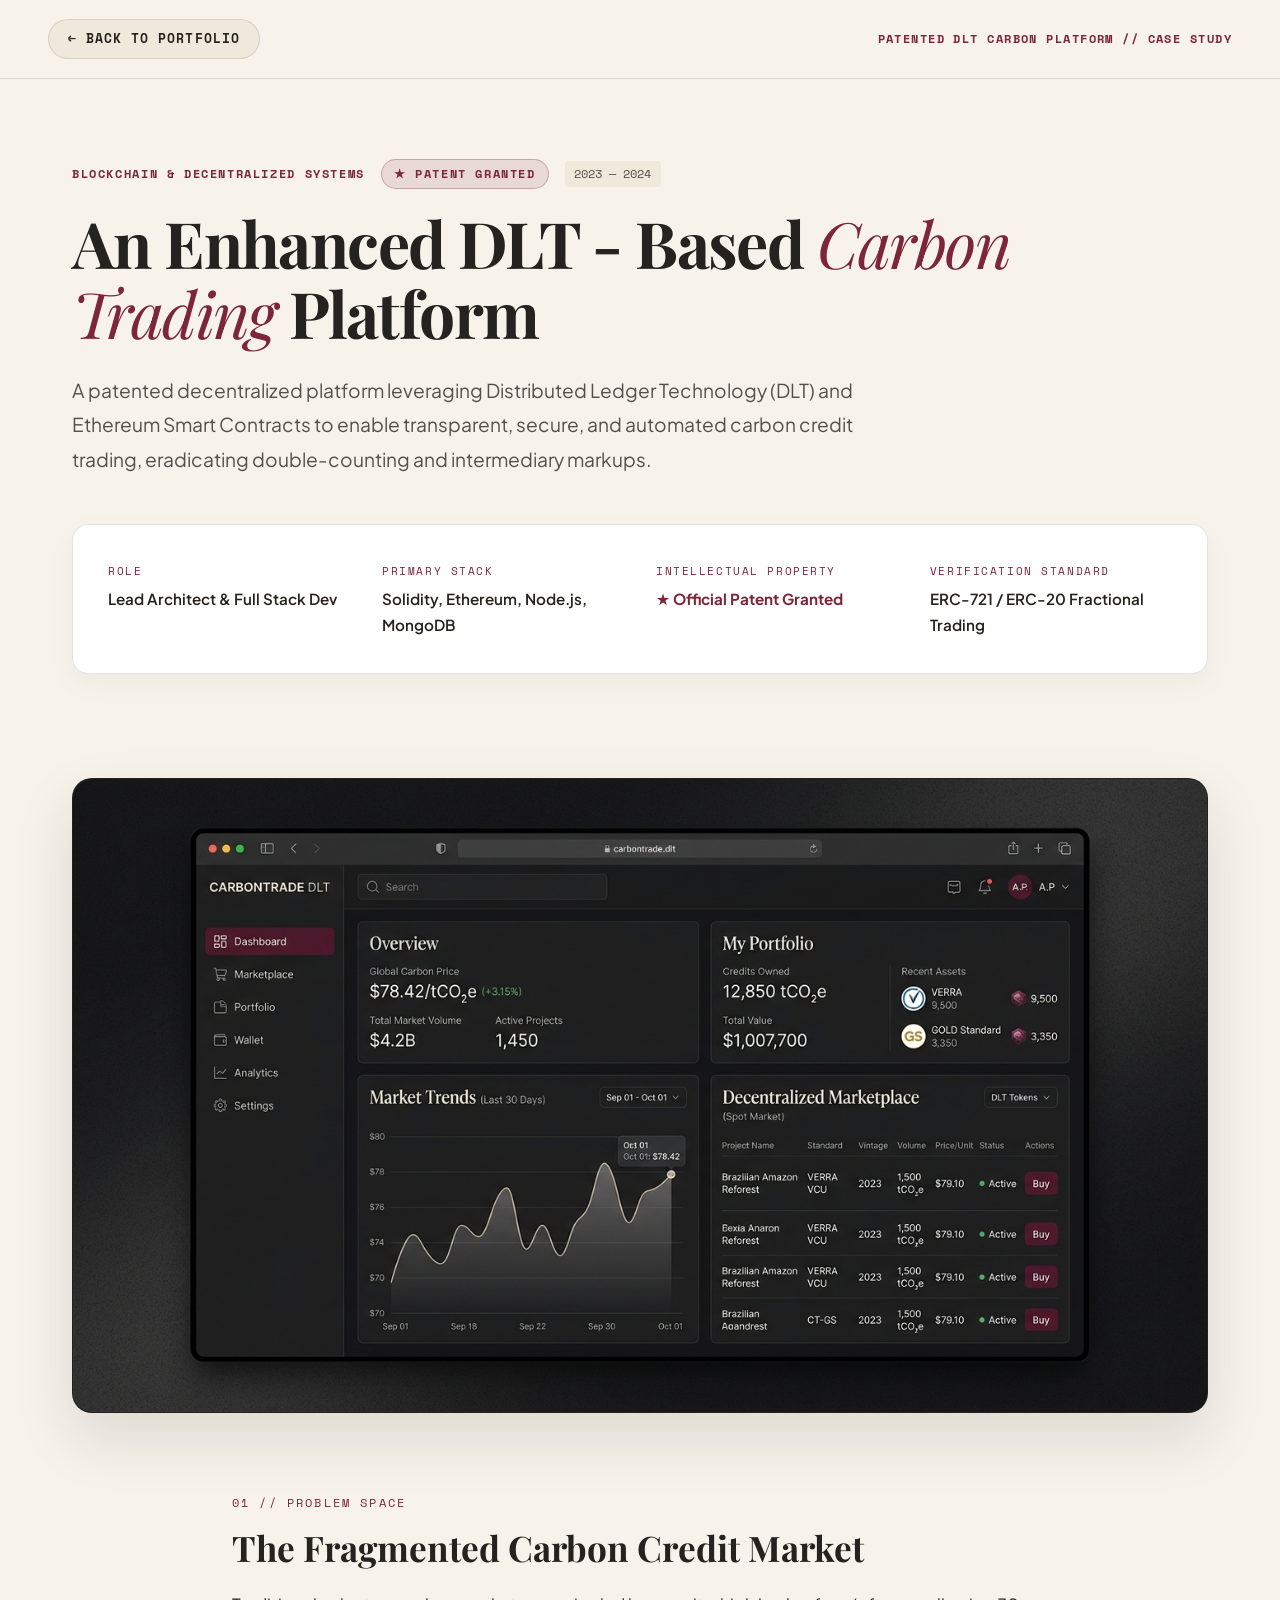
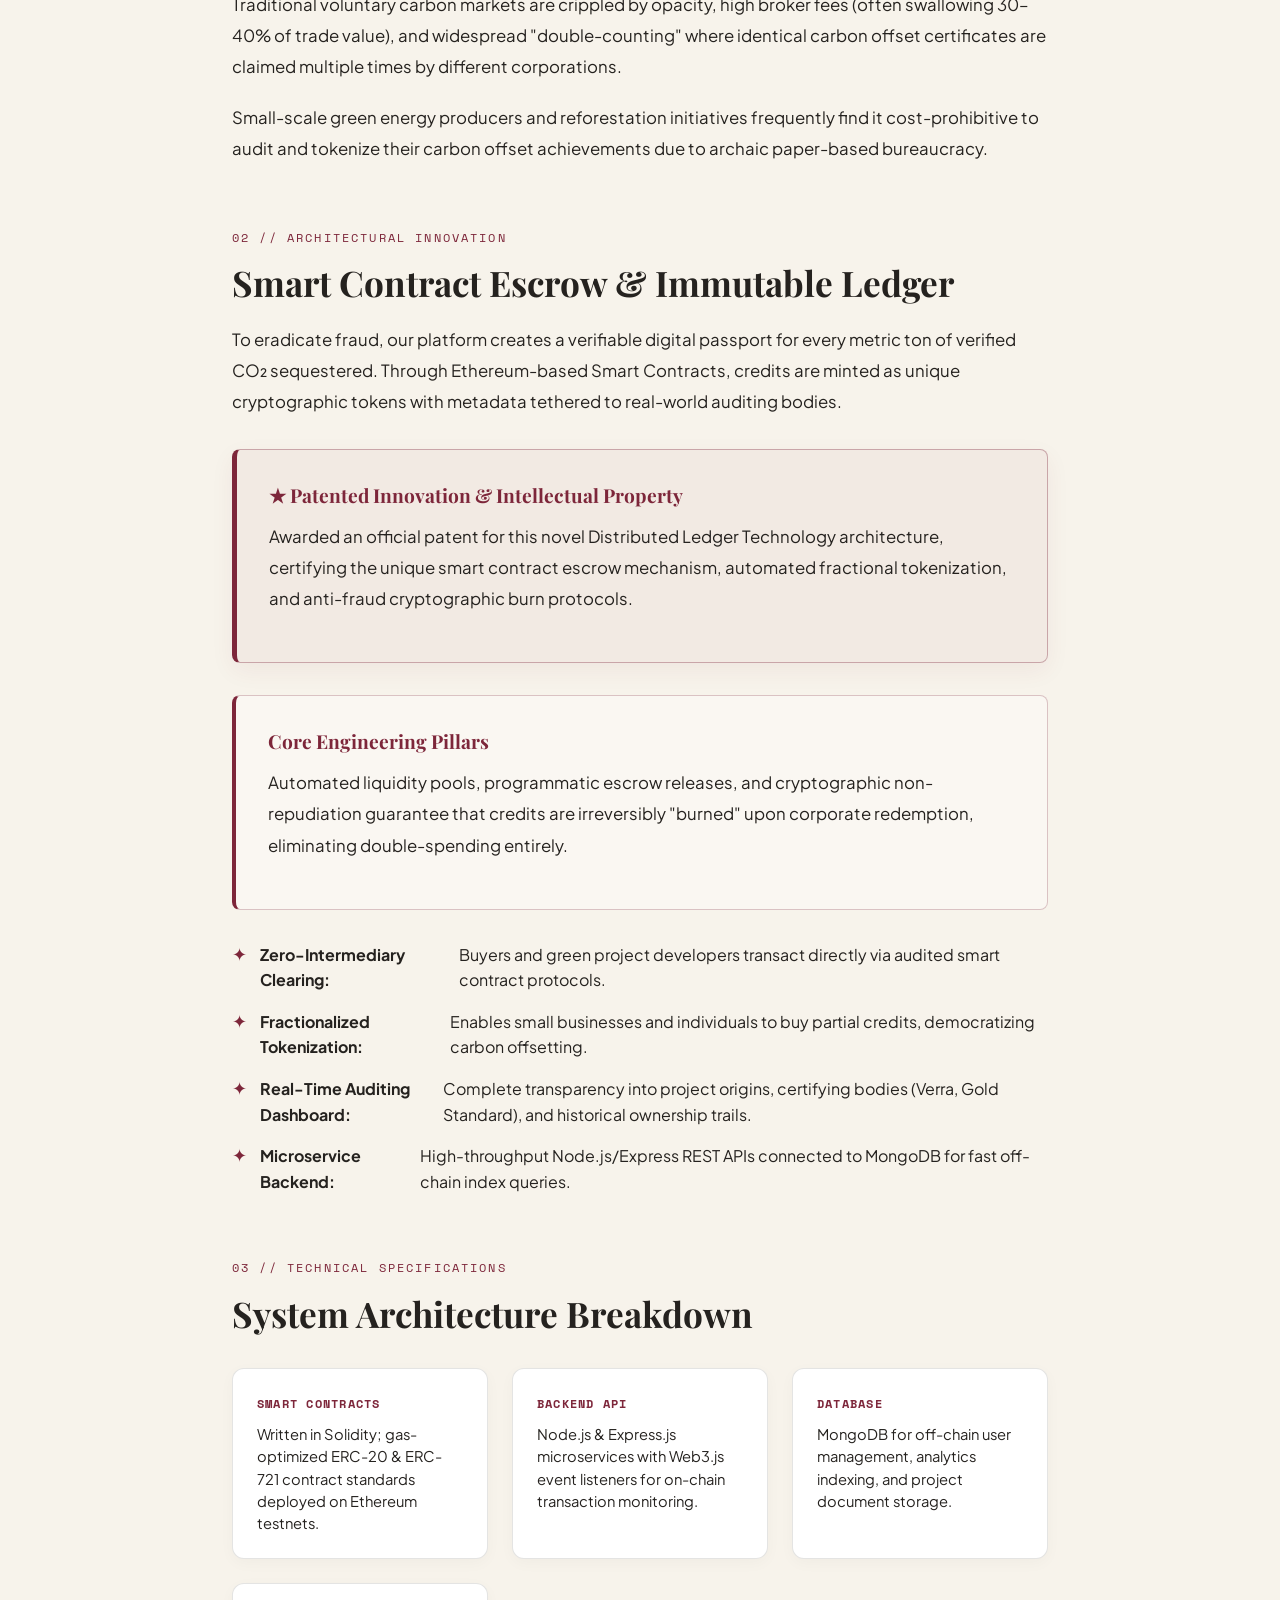
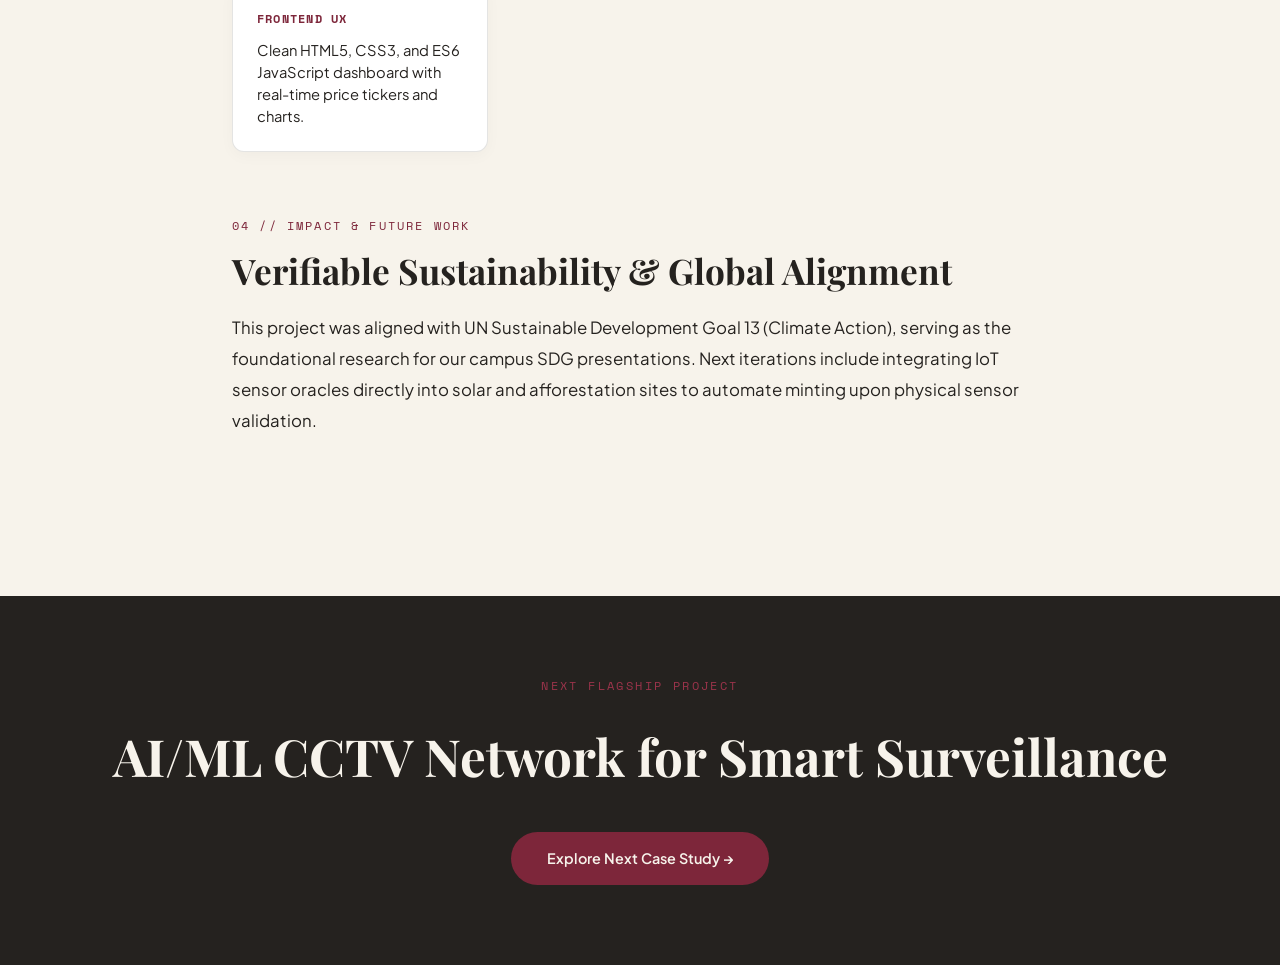
==== commit ce17540d: "Update stylesheet link from style.css to project.css" ====
--- a/carbon-trading.html
+++ b/carbon-trading.html
@@ -5,8 +5,8 @@
   <meta name="viewport" content="width=device-width, initial-scale=1.0">
   <title>Patented DLT Carbon Trading Platform — Harshitha Suresh Case Study</title>
   <meta name="description" content="Patented Decentralized Carbon Credit Trading Platform built with Ethereum, Solidity, Node.js, and MongoDB by T S Harshitha.">
-  <link rel="icon" type="image/svg+xml" href="../assets/favicon.svg">
-  <link rel="stylesheet" href="style.css">
+  <link rel="icon" type="image/svg+xml" href="favicon.svg">
+  <link rel="stylesheet" href="project.css">
 </head>
 <body>
 
--- a/project.css
+++ b/project.css
@@ -0,0 +1,396 @@
+/* ==========================================================================
+   PROJECT CASE STUDY STYLESHEET — HARSHITHA SURESH
+   Palette: Ivory (#F7F3EB), Burgundy (#7D263A), Charcoal (#25221F)
+   ========================================================================== */
+
+@import url('https://fonts.googleapis.com/css2?family=Cinzel:wght@500;700;800&family=Playfair+Display:ital,wght@0,400;0,600;0,700;1,400;1,600&family=Plus+Jakarta+Sans:wght@300;400;500;600;700&family=Space+Mono:ital,wght@0,400;0,700;1,400&display=swap');
+
+:root {
+  --color-ivory: #F7F3EB;
+  --color-ivory-warm: #EFE9DC;
+  --color-ivory-surface: #FAF7F2;
+  --color-burgundy: #7D263A;
+  --color-burgundy-dark: #581625;
+  --color-burgundy-light: #9B344B;
+  --color-burgundy-soft: rgba(125, 38, 58, 0.08);
+  --color-burgundy-glow: rgba(125, 38, 58, 0.22);
+  --color-charcoal: #25221F;
+  --color-charcoal-muted: #56504B;
+  --color-charcoal-light: #8A827B;
+  --color-border: rgba(37, 34, 31, 0.12);
+  --color-border-burgundy: rgba(125, 38, 58, 0.25);
+
+  --font-serif: 'Playfair Display', Georgia, serif;
+  --font-display: 'Cinzel', serif;
+  --font-sans: 'Plus Jakarta Sans', -apple-system, BlinkMacSystemFont, sans-serif;
+  --font-mono: 'Space Mono', monospace;
+
+  --ease-out-expo: cubic-bezier(0.16, 1, 0.3, 1);
+}
+
+*, *::before, *::after {
+  box-sizing: border-box;
+  margin: 0;
+  padding: 0;
+}
+
+html {
+  scroll-behavior: smooth;
+  background-color: var(--color-ivory);
+  color: var(--color-charcoal);
+  font-family: var(--font-sans);
+}
+
+body {
+  background-color: var(--color-ivory);
+  color: var(--color-charcoal);
+  line-height: 1.7;
+  overflow-x: hidden;
+  min-height: 100vh;
+}
+
+::selection {
+  background: var(--color-burgundy);
+  color: var(--color-ivory);
+}
+
+a {
+  color: inherit;
+  text-decoration: none;
+}
+
+/* Nav Header */
+.case-study-nav {
+  position: sticky;
+  top: 0;
+  width: 100%;
+  padding: 1.2rem 3rem;
+  background: rgba(247, 243, 235, 0.9);
+  backdrop-filter: blur(12px);
+  -webkit-backdrop-filter: blur(12px);
+  border-bottom: 1px solid var(--color-border);
+  display: flex;
+  justify-content: space-between;
+  align-items: center;
+  z-index: 100;
+}
+
+.btn-back-portfolio {
+  display: inline-flex;
+  align-items: center;
+  gap: 0.6rem;
+  font-family: var(--font-mono);
+  font-size: 0.8rem;
+  font-weight: 700;
+  letter-spacing: 0.08em;
+  text-transform: uppercase;
+  color: var(--color-charcoal);
+  padding: 0.5rem 1.2rem;
+  background: var(--color-ivory-warm);
+  border: 1px solid var(--color-border);
+  border-radius: 9999px;
+  transition: all 0.25s ease;
+}
+
+.btn-back-portfolio:hover {
+  background: var(--color-burgundy);
+  color: var(--color-ivory);
+  border-color: var(--color-burgundy);
+  transform: translateX(-3px);
+}
+
+.case-study-nav-title {
+  font-family: var(--font-mono);
+  font-size: 0.75rem;
+  letter-spacing: 0.12em;
+  text-transform: uppercase;
+  color: var(--color-burgundy);
+  font-weight: 700;
+}
+
+/* Case Study Hero */
+.case-study-hero {
+  max-width: 1200px;
+  margin: 0 auto;
+  padding: 5rem 2rem 3rem 2rem;
+}
+
+.case-badge-row {
+  display: flex;
+  align-items: center;
+  gap: 1rem;
+  margin-bottom: 1.2rem;
+}
+
+.case-tag {
+  font-family: var(--font-mono);
+  font-size: 0.72rem;
+  font-weight: 700;
+  letter-spacing: 0.14em;
+  text-transform: uppercase;
+  color: var(--color-burgundy);
+}
+
+.case-tag.patent-tag {
+  background: rgba(125, 38, 58, 0.12);
+  border: 1px solid rgba(125, 38, 58, 0.3);
+  padding: 0.25rem 0.75rem;
+  border-radius: 999px;
+  display: inline-flex;
+  align-items: center;
+  gap: 0.4rem;
+}
+
+.case-year {
+  font-family: var(--font-mono);
+  font-size: 0.72rem;
+  padding: 0.2rem 0.6rem;
+  background: var(--color-ivory-warm);
+  border-radius: 4px;
+  color: var(--color-charcoal-muted);
+}
+
+.case-hero-title {
+  font-family: var(--font-serif);
+  font-size: clamp(2.6rem, 5vw, 4.5rem);
+  font-weight: 700;
+  line-height: 1.1;
+  letter-spacing: -0.025em;
+  color: var(--color-charcoal);
+  margin-bottom: 1.5rem;
+}
+
+.case-hero-title span {
+  font-style: italic;
+  font-weight: 400;
+  color: var(--color-burgundy);
+}
+
+.case-hero-lead {
+  font-size: 1.2rem;
+  color: var(--color-charcoal-muted);
+  max-width: 800px;
+  line-height: 1.8;
+  margin-bottom: 3rem;
+}
+
+/* Metadata Bar */
+.case-metadata-grid {
+  display: grid;
+  grid-template-columns: repeat(auto-fit, minmax(200px, 1fr));
+  gap: 2rem;
+  padding: 2.2rem;
+  background: #ffffff;
+  border: 1px solid var(--color-border);
+  border-radius: 16px;
+  box-shadow: 0 10px 30px rgba(37, 34, 31, 0.04);
+  margin-bottom: 3.5rem;
+}
+
+.meta-field-label {
+  font-family: var(--font-mono);
+  font-size: 0.7rem;
+  letter-spacing: 0.14em;
+  text-transform: uppercase;
+  color: var(--color-burgundy);
+  margin-bottom: 0.4rem;
+}
+
+.meta-field-val {
+  font-family: var(--font-sans);
+  font-size: 0.95rem;
+  font-weight: 600;
+  color: var(--color-charcoal);
+}
+
+/* Image Showcase */
+.case-showcase-visual {
+  max-width: 1200px;
+  margin: 0 auto 5rem auto;
+  padding: 0 2rem;
+}
+
+.visual-frame {
+  border-radius: 20px;
+  overflow: hidden;
+  border: 1px solid var(--color-border);
+  box-shadow: 0 25px 60px rgba(37, 34, 31, 0.12);
+  background: var(--color-charcoal);
+}
+
+.visual-frame img {
+  width: 100%;
+  height: auto;
+  display: block;
+}
+
+/* Body Content */
+.case-content-body {
+  max-width: 880px;
+  margin: 0 auto;
+  padding: 0 2rem 6rem 2rem;
+}
+
+.case-section-block {
+  margin-bottom: 4rem;
+}
+
+.case-block-label {
+  font-family: var(--font-mono);
+  font-size: 0.75rem;
+  letter-spacing: 0.18em;
+  text-transform: uppercase;
+  color: var(--color-burgundy);
+  margin-bottom: 0.8rem;
+}
+
+.case-section-block h2 {
+  font-family: var(--font-serif);
+  font-size: 2.2rem;
+  font-weight: 700;
+  color: var(--color-charcoal);
+  margin-bottom: 1.2rem;
+  line-height: 1.25;
+}
+
+.case-section-block p {
+  font-size: 1.05rem;
+  line-height: 1.85;
+  color: var(--color-charcoal);
+  margin-bottom: 1.2rem;
+}
+
+.case-highlight-box {
+  background: var(--color-ivory-surface);
+  border: 1px solid var(--color-border-burgundy);
+  border-left: 4px solid var(--color-burgundy);
+  border-radius: 8px;
+  padding: 1.8rem 2rem;
+  margin: 2rem 0;
+}
+
+.case-highlight-box.patent-highlight-box {
+  background: rgba(125, 38, 58, 0.04);
+  border: 1px solid rgba(125, 38, 58, 0.35);
+  border-left: 5px solid var(--color-burgundy);
+  box-shadow: 0 8px 24px rgba(125, 38, 58, 0.06);
+}
+
+.case-highlight-box h4 {
+  font-family: var(--font-serif);
+  font-size: 1.2rem;
+  color: var(--color-burgundy);
+  margin-bottom: 0.6rem;
+}
+
+.case-feature-list {
+  list-style: none;
+  display: flex;
+  flex-direction: column;
+  gap: 1rem;
+  margin: 1.5rem 0;
+}
+
+.case-feature-list li {
+  display: flex;
+  align-items: flex-start;
+  gap: 0.8rem;
+  font-size: 1rem;
+  line-height: 1.6;
+}
+
+.case-feature-list li::before {
+  content: '✦';
+  color: var(--color-burgundy);
+  font-size: 1.1rem;
+  line-height: 1.4;
+}
+
+/* Tech Grid */
+.tech-spec-grid {
+  display: grid;
+  grid-template-columns: repeat(auto-fit, minmax(240px, 1fr));
+  gap: 1.5rem;
+  margin: 2rem 0;
+}
+
+.tech-spec-card {
+  background: #ffffff;
+  border: 1px solid var(--color-border);
+  border-radius: 12px;
+  padding: 1.5rem;
+  box-shadow: 0 4px 15px rgba(37, 34, 31, 0.03);
+}
+
+.tech-spec-card h5 {
+  font-family: var(--font-mono);
+  font-size: 0.78rem;
+  letter-spacing: 0.1em;
+  text-transform: uppercase;
+  color: var(--color-burgundy);
+  margin-bottom: 0.6rem;
+}
+
+.tech-spec-card p {
+  font-size: 0.92rem;
+  line-height: 1.5;
+  margin-bottom: 0;
+}
+
+/* Case Next Footer */
+.case-next-footer {
+  background: var(--color-charcoal);
+  color: var(--color-ivory);
+  padding: 5rem 2rem;
+  text-align: center;
+}
+
+.case-next-footer .next-label {
+  font-family: var(--font-mono);
+  font-size: 0.75rem;
+  letter-spacing: 0.2em;
+  text-transform: uppercase;
+  color: var(--color-burgundy-light);
+  margin-bottom: 1rem;
+}
+
+.case-next-footer h3 {
+  font-family: var(--font-serif);
+  font-size: clamp(2rem, 4vw, 3.2rem);
+  color: var(--color-ivory);
+  margin-bottom: 2rem;
+}
+
+.btn-case-next {
+  display: inline-flex;
+  align-items: center;
+  gap: 0.8rem;
+  padding: 0.9rem 2.2rem;
+  background: var(--color-burgundy);
+  color: var(--color-ivory);
+  font-family: var(--font-sans);
+  font-size: 0.9rem;
+  font-weight: 600;
+  border-radius: 9999px;
+  transition: all 0.3s var(--ease-out-expo);
+}
+
+.btn-case-next:hover {
+  background: var(--color-burgundy-light);
+  transform: translateY(-3px);
+  box-shadow: 0 10px 25px var(--color-burgundy-glow);
+}
+
+@media (max-width: 768px) {
+  .case-study-nav {
+    padding: 1rem 1.5rem;
+  }
+  .case-hero-title {
+    font-size: 2.2rem;
+  }
+  .case-metadata-grid {
+    grid-template-columns: 1fr 1fr;
+    gap: 1.2rem;
+    padding: 1.5rem;
+  }
+}
